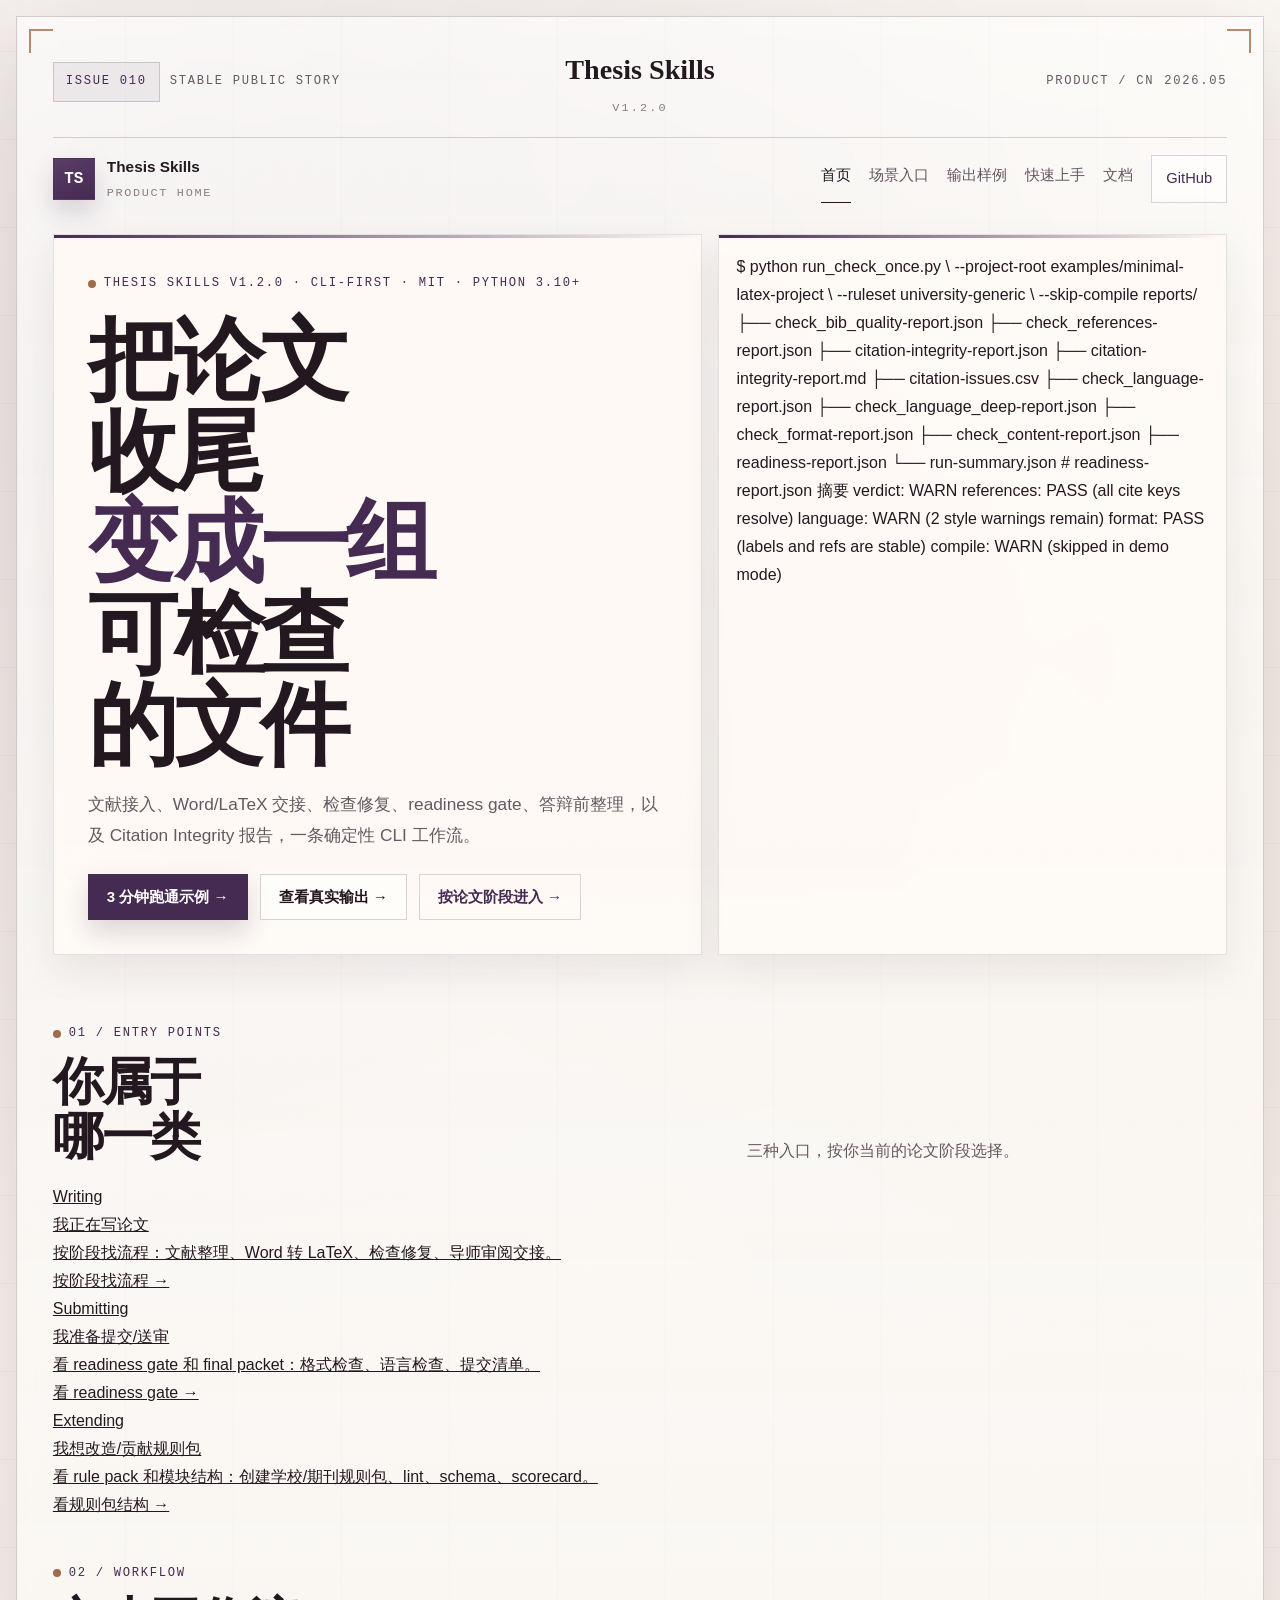
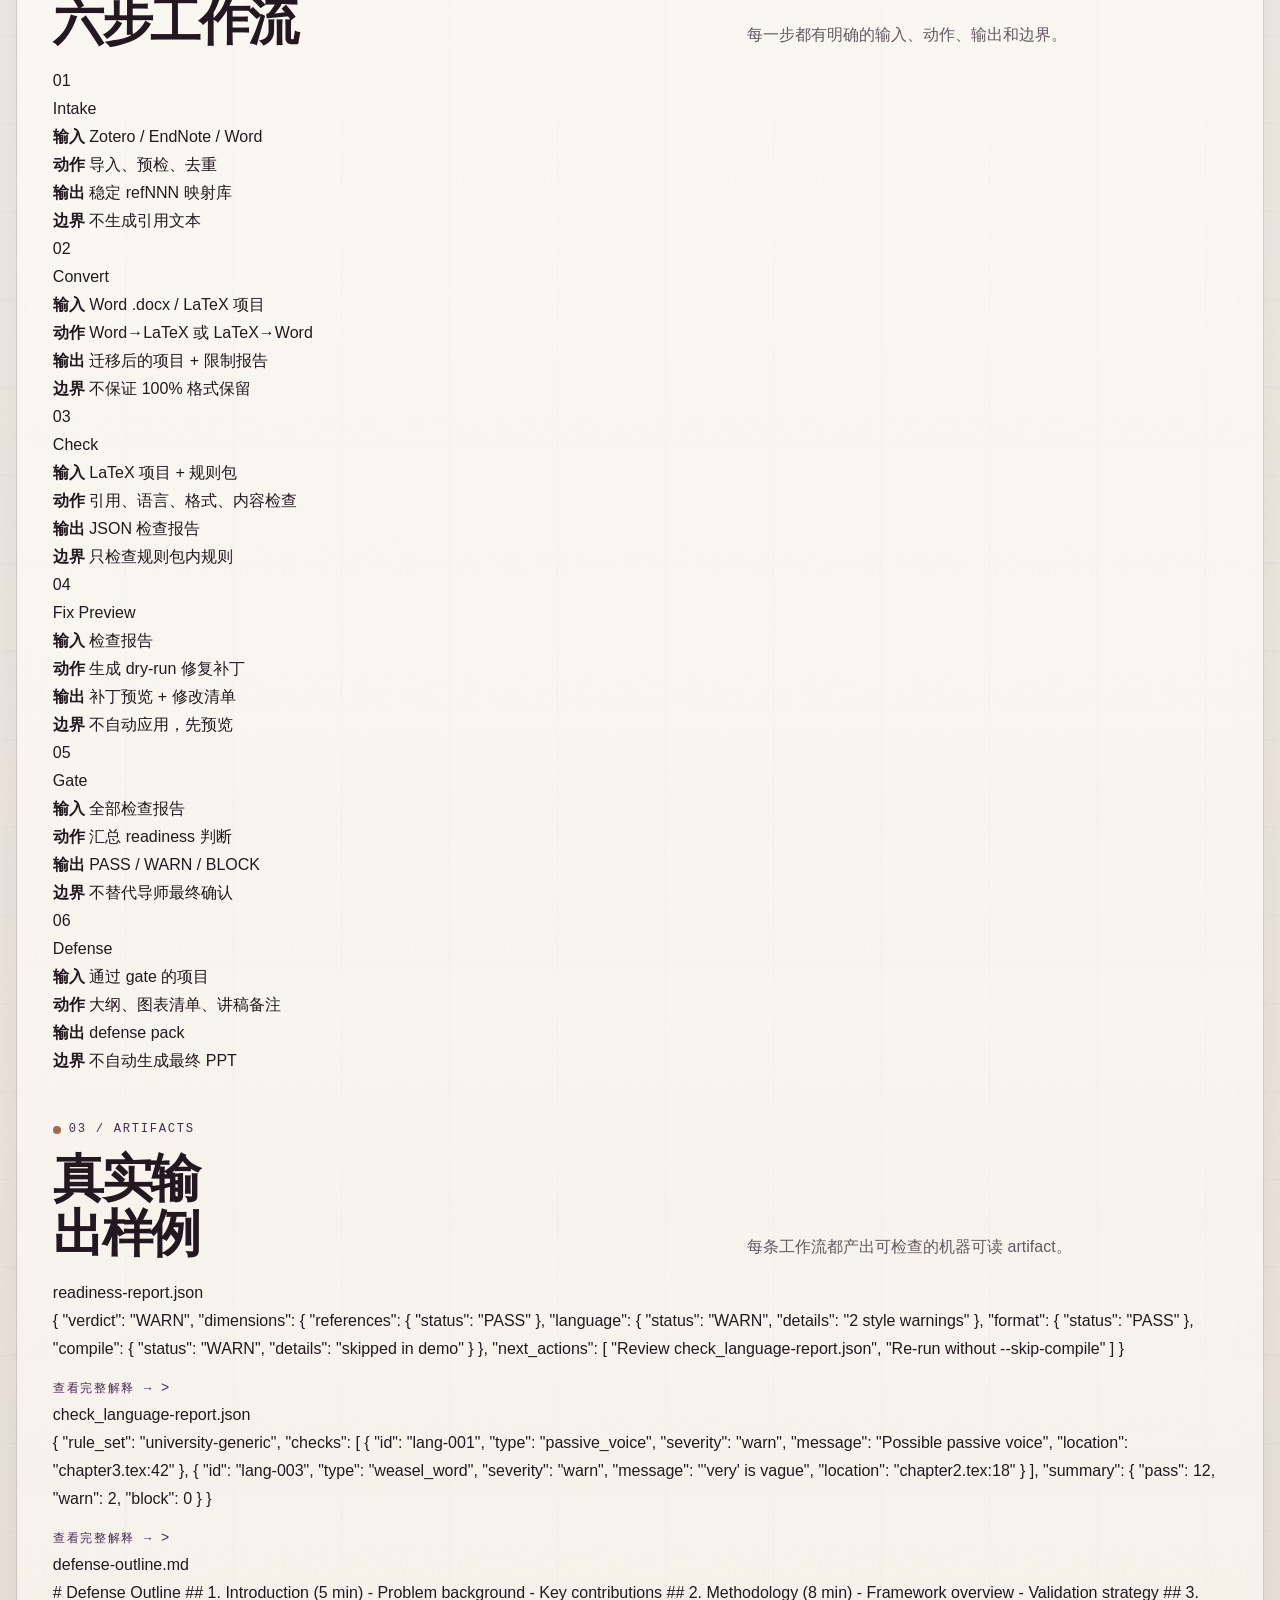
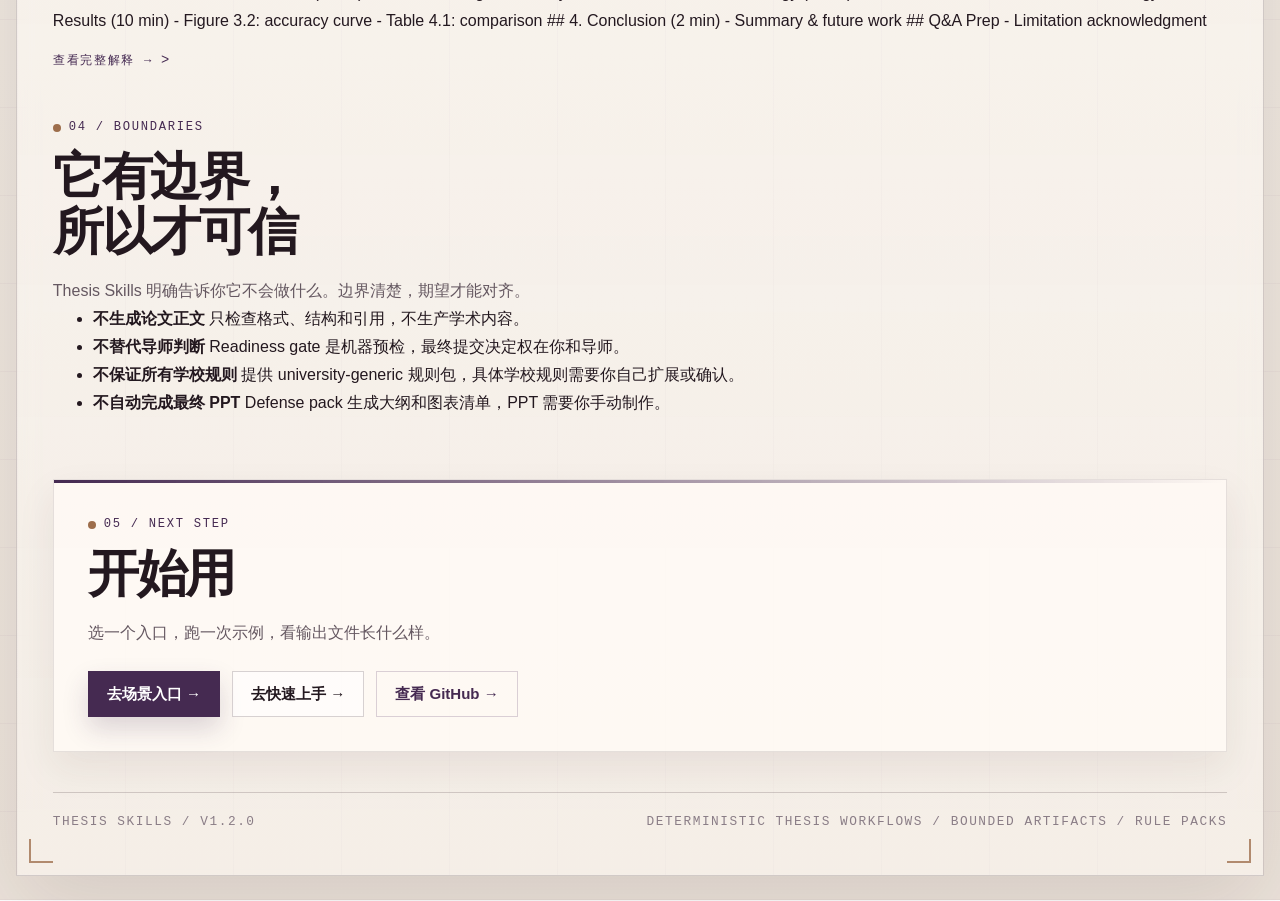
==== site/index.html @ 6bb41e1b "docs: align public version line to v1.2.0" ====
<!DOCTYPE html>
<html lang="zh-CN">
<head>
    <meta charset="UTF-8">
    <meta name="viewport" content="width=device-width, initial-scale=1.0">
    <title>Thesis Skills v1.2.0 | 把论文收尾变成一组可检查的文件</title>
    <meta name="description" content="Thesis Skills v1.2.0 是一条确定性 CLI 工作流：文献接入、Word/LaTeX 交接、检查修复、readiness gate、答辩前整理，以及 Citation Integrity 报告。每条能力都对应真实入口和可检查 artifact。">
    <link rel="stylesheet" href="editorial-theme.css">
</head>
<body>
    <div class="page">
        <div class="page-frame">
            <span class="frame-corner tl"></span>
            <span class="frame-corner tr"></span>
            <span class="frame-corner bl"></span>
            <span class="frame-corner br"></span>

            <header class="issue-bar">
                <div class="issue-block">
                    <span class="issue-chip">Issue 010</span>
                    <span>stable public story</span>
                </div>
                <div class="issue-title">
                    <span class="issue-kicker">Thesis Skills</span>
                    <span class="issue-note">v1.2.0</span>
                </div>
                <div class="issue-meta">
                    <span>product / cn</span>
                    <span>2026.05</span>
                </div>
            </header>

            <nav class="site-nav" aria-label="主导航">
                <a class="brand-link" href="index.html">
                    <span class="brand-mark">TS</span>
                    <span class="brand-copy">
                        <strong>Thesis Skills</strong>
                        <span>product home</span>
                    </span>
                </a>
                <div class="nav-links">
                    <a href="index.html" aria-current="page">首页</a>
                    <a href="scenario-entry.html">场景入口</a>
                    <a href="artifact-gallery.html">输出样例</a>
                    <a href="quickstart.html">快速上手</a>
                    <a href="docs-home.html">文档</a>
                    <a href="https://github.com/quzhiii/thesis-skills" class="nav-cta" target="_blank" rel="noopener">GitHub</a>
                </div>
            </nav>

            <main class="editorial-main">
                <!-- 第一屏：Hero -->
                <section class="hero">
                    <div class="hero-grid">
                        <div class="hero-main">
                            <div class="hero-tag">Thesis Skills v1.2.0 · CLI-first · MIT · Python 3.10+</div>
                            <h1 class="hero-title">
                                <span class="title-line">把论文收尾</span>
                                <span class="title-line title-strong">变成一组</span>
                                <span class="title-line">可检查的文件</span>
                            </h1>
                            <p class="hero-subtitle">文献接入、Word/LaTeX 交接、检查修复、readiness gate、答辩前整理，以及 Citation Integrity 报告，一条确定性 CLI 工作流。</p>
                            <div class="hero-actions">
                                <a class="btn btn-primary" href="quickstart.html">3 分钟跑通示例 →</a>
                                <a class="btn btn-secondary" href="artifact-gallery.html">查看真实输出 →</a>
                                <a class="btn btn-ghost" href="scenario-entry.html">按论文阶段进入 →</a>
                            </div>
                        </div>
                        <div class="hero-side">
                            <div class="terminal-block"><span class="terminal-prompt">$</span> python run_check_once.py \
    --project-root examples/minimal-latex-project \
    --ruleset university-generic \
    --skip-compile

<span class="terminal-output">reports/
├── check_bib_quality-report.json
├── check_references-report.json
├── citation-integrity-report.json
├── citation-integrity-report.md
├── citation-issues.csv
├── check_language-report.json
├── check_language_deep-report.json
├── check_format-report.json
├── check_content-report.json
├── readiness-report.json
└── run-summary.json</span>

<span class="terminal-comment"># readiness-report.json 摘要</span>
<span class="terminal-output">verdict: WARN
references: PASS   (all cite keys resolve)
language:   WARN   (2 style warnings remain)
format:     PASS   (labels and refs are stable)
compile:    WARN   (skipped in demo mode)</span></div>
                        </div>
                    </div>
                </section>

                <!-- 第二屏：三类用户入口 -->
                <section class="section">
                    <div class="section-head">
                        <div class="section-heading">
                            <div class="section-code">01 / entry points</div>
                            <h2 class="section-title">你属于哪一类</h2>
                        </div>
                        <p class="section-intro">三种入口，按你当前的论文阶段选择。</p>
                    </div>
                    <div class="user-type-grid">
                        <a href="scenario-entry.html" class="user-type-card">
                            <div class="user-type-icon">Writing</div>
                            <div class="user-type-title">我正在写论文</div>
                            <div class="user-type-desc">按阶段找流程：文献整理、Word 转 LaTeX、检查修复、导师审阅交接。</div>
                            <div class="user-type-action">按阶段找流程 →</div>
                        </a>
                        <a href="submission-prep.html" class="user-type-card">
                            <div class="user-type-icon">Submitting</div>
                            <div class="user-type-title">我准备提交/送审</div>
                            <div class="user-type-desc">看 readiness gate 和 final packet：格式检查、语言检查、提交清单。</div>
                            <div class="user-type-action">看 readiness gate →</div>
                        </a>
                        <a href="rule-packs.html" class="user-type-card">
                            <div class="user-type-icon">Extending</div>
                            <div class="user-type-title">我想改造/贡献规则包</div>
                            <div class="user-type-desc">看 rule pack 和模块结构：创建学校/期刊规则包、lint、schema、scorecard。</div>
                            <div class="user-type-action">看规则包结构 →</div>
                        </a>
                    </div>
                </section>

                <!-- 第三屏：核心workflow流程 -->
                <section class="section">
                    <div class="section-head">
                        <div class="section-heading">
                            <div class="section-code">02 / workflow</div>
                            <h2 class="section-title">六步工作流</h2>
                        </div>
                        <p class="section-intro">每一步都有明确的输入、动作、输出和边界。</p>
                    </div>
                    <div class="workflow-chain">
                        <div class="workflow-step">
                            <div class="workflow-step-num">01</div>
                            <div class="workflow-step-name">Intake</div>
                            <div class="workflow-step-io">
                                <div><strong>输入</strong> Zotero / EndNote / Word</div>
                                <div><strong>动作</strong> 导入、预检、去重</div>
                                <div><strong>输出</strong> 稳定 refNNN 映射库</div>
                                <div><strong>边界</strong> 不生成引用文本</div>
                            </div>
                        </div>
                        <div class="workflow-step">
                            <div class="workflow-step-num">02</div>
                            <div class="workflow-step-name">Convert</div>
                            <div class="workflow-step-io">
                                <div><strong>输入</strong> Word .docx / LaTeX 项目</div>
                                <div><strong>动作</strong> Word→LaTeX 或 LaTeX→Word</div>
                                <div><strong>输出</strong> 迁移后的项目 + 限制报告</div>
                                <div><strong>边界</strong> 不保证 100% 格式保留</div>
                            </div>
                        </div>
                        <div class="workflow-step">
                            <div class="workflow-step-num">03</div>
                            <div class="workflow-step-name">Check</div>
                            <div class="workflow-step-io">
                                <div><strong>输入</strong> LaTeX 项目 + 规则包</div>
                                <div><strong>动作</strong> 引用、语言、格式、内容检查</div>
                                <div><strong>输出</strong> JSON 检查报告</div>
                                <div><strong>边界</strong> 只检查规则包内规则</div>
                            </div>
                        </div>
                        <div class="workflow-step">
                            <div class="workflow-step-num">04</div>
                            <div class="workflow-step-name">Fix Preview</div>
                            <div class="workflow-step-io">
                                <div><strong>输入</strong> 检查报告</div>
                                <div><strong>动作</strong> 生成 dry-run 修复补丁</div>
                                <div><strong>输出</strong> 补丁预览 + 修改清单</div>
                                <div><strong>边界</strong> 不自动应用，先预览</div>
                            </div>
                        </div>
                        <div class="workflow-step">
                            <div class="workflow-step-num">05</div>
                            <div class="workflow-step-name">Gate</div>
                            <div class="workflow-step-io">
                                <div><strong>输入</strong> 全部检查报告</div>
                                <div><strong>动作</strong> 汇总 readiness 判断</div>
                                <div><strong>输出</strong> PASS / WARN / BLOCK</div>
                                <div><strong>边界</strong> 不替代导师最终确认</div>
                            </div>
                        </div>
                        <div class="workflow-step">
                            <div class="workflow-step-num">06</div>
                            <div class="workflow-step-name">Defense</div>
                            <div class="workflow-step-io">
                                <div><strong>输入</strong> 通过 gate 的项目</div>
                                <div><strong>动作</strong> 大纲、图表清单、讲稿备注</div>
                                <div><strong>输出</strong> defense pack</div>
                                <div><strong>边界</strong> 不自动生成最终 PPT</div>
                            </div>
                        </div>
                    </div>
                </section>

                <!-- 第四屏：真实artifact预览 -->
                <section class="section">
                    <div class="section-head">
                        <div class="section-heading">
                            <div class="section-code">03 / artifacts</div>
                            <h2 class="section-title">真实输出样例</h2>
                        </div>
                        <p class="section-intro">每条工作流都产出可检查的机器可读 artifact。</p>
                    </div>
                    <div class="artifact-preview-grid">
                        <div class="artifact-preview-card">
                            <div class="artifact-preview-label">readiness-report.json</div>
                            <div class="artifact-preview-sample">{
  "verdict": "WARN",
  "dimensions": {
    "references": { "status": "PASS" },
    "language":   { "status": "WARN",
      "details": "2 style warnings" },
    "format":     { "status": "PASS" },
    "compile":    { "status": "WARN",
      "details": "skipped in demo" }
  },
  "next_actions": [
    "Review check_language-report.json",
    "Re-run without --skip-compile"
  ]
}</div>
                            <a href="artifact-gallery.html" class="card-link" style="margin-top: 14px; display: inline-flex;">查看完整解释 →</a>
                        </div>
                        <div class="artifact-preview-card">
                            <div class="artifact-preview-label">check_language-report.json</div>
                            <div class="artifact-preview-sample">{
  "rule_set": "university-generic",
  "checks": [
    {
      "id": "lang-001",
      "type": "passive_voice",
      "severity": "warn",
      "message": "Possible passive voice",
      "location": "chapter3.tex:42"
    },
    {
      "id": "lang-003",
      "type": "weasel_word",
      "severity": "warn",
      "message": "'very' is vague",
      "location": "chapter2.tex:18"
    }
  ],
  "summary": { "pass": 12, "warn": 2, "block": 0 }
}</div>
                            <a href="artifact-gallery.html" class="card-link" style="margin-top: 14px; display: inline-flex;">查看完整解释 →</a>
                        </div>
                        <div class="artifact-preview-card">
                            <div class="artifact-preview-label">defense-outline.md</div>
                            <div class="artifact-preview-sample"># Defense Outline

## 1. Introduction (5 min)
- Problem background
- Key contributions

## 2. Methodology (8 min)
- Framework overview
- Validation strategy

## 3. Results (10 min)
- Figure 3.2: accuracy curve
- Table 4.1: comparison

## 4. Conclusion (2 min)
- Summary & future work

## Q&A Prep
- Limitation acknowledgment</div>
                            <a href="artifact-gallery.html" class="card-link" style="margin-top: 14px; display: inline-flex;">查看完整解释 →</a>
                        </div>
                    </div>
                </section>

                <!-- 第五屏：Boundary block -->
                <section class="section">
                    <div class="section-head">
                        <div class="section-heading">
                            <div class="section-code">04 / boundaries</div>
                            <h2 class="section-title">它有边界，所以才可信</h2>
                        </div>
                    </div>
                    <div class="boundary-block">
                        <p class="section-intro">Thesis Skills 明确告诉你它不会做什么。边界清楚，期望才能对齐。</p>
                        <ul class="boundary-list">
                            <li class="boundary-item">
                                <div class="boundary-content">
                                    <strong>不生成论文正文</strong>
                                    <span>只检查格式、结构和引用，不生产学术内容。</span>
                                </div>
                            </li>
                            <li class="boundary-item">
                                <div class="boundary-content">
                                    <strong>不替代导师判断</strong>
                                    <span>Readiness gate 是机器预检，最终提交决定权在你和导师。</span>
                                </div>
                            </li>
                            <li class="boundary-item">
                                <div class="boundary-content">
                                    <strong>不保证所有学校规则</strong>
                                    <span>提供 university-generic 规则包，具体学校规则需要你自己扩展或确认。</span>
                                </div>
                            </li>
                            <li class="boundary-item">
                                <div class="boundary-content">
                                    <strong>不自动完成最终 PPT</strong>
                                    <span>Defense pack 生成大纲和图表清单，PPT 需要你手动制作。</span>
                                </div>
                            </li>
                        </ul>
                    </div>
                </section>

                <!-- 第六屏：Closing CTA -->
                <section class="section">
                    <div class="cta-panel">
                        <div class="section-heading" style="margin-bottom: 18px;">
                            <div class="section-code">05 / next step</div>
                            <h2 class="section-title" style="max-width: none;">开始用</h2>
                        </div>
                        <p class="section-intro" style="margin-bottom: 20px;">选一个入口，跑一次示例，看输出文件长什么样。</p>
                        <div class="cta-actions">
                            <a class="btn btn-primary" href="scenario-entry.html">去场景入口 →</a>
                            <a class="btn btn-secondary" href="quickstart.html">去快速上手 →</a>
                            <a class="btn btn-ghost" href="https://github.com/quzhiii/thesis-skills" target="_blank" rel="noopener">查看 GitHub →</a>
                        </div>
                    </div>
                </section>
            </main>

            <footer class="page-footer">
                <span>Thesis Skills / v1.2.0</span>
                <span>deterministic thesis workflows / bounded artifacts / rule packs</span>
            </footer>
        </div>
    </div>
</body>
</html>
---- site/editorial-theme.css ----
:root {
  --paper: #f4eee7;
  --paper-deep: #ece3da;
  --surface: rgba(255, 251, 246, 0.82);
  --surface-soft: rgba(255, 251, 246, 0.64);
  --surface-strong: rgba(255, 251, 246, 0.94);
  --ink: #23181f;
  --muted: #655861;
  --soft: #8a7d86;
  --brand: #5b3d68;
  --brand-strong: #452a51;
  --brand-line: rgba(91, 61, 104, 0.22);
  --brand-wash: rgba(91, 61, 104, 0.08);
  --accent: #9d6d4b;
  --accent-deep: #81563b;
  --line: rgba(55, 37, 48, 0.12);
  --line-strong: rgba(55, 37, 48, 0.2);
  --shadow-lg: 0 30px 80px rgba(49, 33, 40, 0.12);
  --shadow-md: 0 16px 36px rgba(49, 33, 40, 0.08);
  --page-width: 1320px;
  --font-display: "Noto Serif SC", "Songti SC", "STSong", "SimSun", Georgia, serif;
  --font-sans: "PingFang SC", "Hiragino Sans GB", "Microsoft YaHei", "Segoe UI", sans-serif;
  --font-mono: "IBM Plex Mono", "Cascadia Mono", Consolas, monospace;
}

* {
  box-sizing: border-box;
}

html {
  scroll-behavior: smooth;
}

body {
  margin: 0;
  min-height: 100vh;
  color: var(--ink);
  font-family: var(--font-sans);
  line-height: 1.75;
  background:
    radial-gradient(circle at 14% 10%, rgba(91, 61, 104, 0.1), transparent 24%),
    radial-gradient(circle at 86% 16%, rgba(157, 109, 75, 0.08), transparent 20%),
    repeating-linear-gradient(
      0deg,
      rgba(91, 61, 104, 0.04) 0,
      rgba(91, 61, 104, 0.04) 1px,
      transparent 1px,
      transparent 88px
    ),
    linear-gradient(180deg, #faf6f0 0%, var(--paper) 44%, var(--paper-deep) 100%);
  -webkit-font-smoothing: antialiased;
}

body::before {
  content: "";
  position: fixed;
  inset: 0;
  pointer-events: none;
  background:
    linear-gradient(90deg, transparent 0, rgba(91, 61, 104, 0.025) 50%, transparent 100%),
    linear-gradient(180deg, rgba(255, 255, 255, 0.18), transparent 18%);
}

a {
  color: inherit;
}

.skip-link {
  position: absolute;
  left: 16px;
  top: -56px;
  z-index: 20;
  padding: 10px 14px;
  border: 1px solid var(--brand-line);
  background: var(--surface-strong);
  color: var(--brand-strong);
  text-decoration: none;
  font-family: var(--font-mono);
  font-size: 0.78rem;
  letter-spacing: 0.08em;
  text-transform: uppercase;
  box-shadow: var(--shadow-md);
}

.skip-link:focus-visible {
  top: 16px;
}

h1,
h2,
h3,
h4,
p,
ul,
ol,
dl,
dd {
  margin: 0;
}

h1,
h2,
h3,
h4 {
  font-family: var(--font-display);
  font-weight: 700;
  letter-spacing: -0.045em;
  line-height: 1.08;
  text-wrap: balance;
}

code,
pre,
.mono {
  font-family: var(--font-mono);
}

.page {
  width: min(calc(100% - 32px), var(--page-width));
  margin: 16px auto 24px;
}

.page-frame {
  position: relative;
  overflow: hidden;
  padding: 28px clamp(18px, 2.8vw, 36px) 42px;
  border: 1px solid var(--line-strong);
  background: linear-gradient(180deg, rgba(255, 255, 255, 0.58), rgba(255, 251, 246, 0.46));
  box-shadow: var(--shadow-lg);
  backdrop-filter: blur(10px);
}

.page-frame::before {
  content: "";
  position: absolute;
  inset: 0;
  pointer-events: none;
  background:
    repeating-linear-gradient(
      90deg,
      rgba(91, 61, 104, 0.025) 0,
      rgba(91, 61, 104, 0.025) 1px,
      transparent 1px,
      transparent 108px
    );
}

.frame-corner {
  position: absolute;
  width: 24px;
  height: 24px;
  border-style: solid;
  border-color: var(--accent);
  opacity: 0.78;
}

.frame-corner.tl {
  top: 12px;
  left: 12px;
  border-width: 2px 0 0 2px;
}

.frame-corner.tr {
  top: 12px;
  right: 12px;
  border-width: 2px 2px 0 0;
}

.frame-corner.bl {
  bottom: 12px;
  left: 12px;
  border-width: 0 0 2px 2px;
}

.frame-corner.br {
  bottom: 12px;
  right: 12px;
  border-width: 0 2px 2px 0;
}

.issue-bar {
  display: grid;
  grid-template-columns: 1fr auto 1fr;
  align-items: center;
  gap: 18px;
  padding-bottom: 18px;
  border-bottom: 1px solid var(--line-strong);
}

.issue-block,
.issue-meta {
  display: flex;
  align-items: center;
  gap: 10px;
  flex-wrap: wrap;
  font-family: var(--font-mono);
  font-size: 0.76rem;
  letter-spacing: 0.14em;
  text-transform: uppercase;
  color: var(--muted);
}

.issue-meta {
  justify-content: flex-end;
}

.issue-chip {
  display: inline-flex;
  align-items: center;
  padding: 8px 12px;
  border: 1px solid var(--brand-line);
  background: var(--brand-wash);
  color: var(--brand-strong);
}

.issue-title {
  display: flex;
  flex-direction: column;
  align-items: center;
  gap: 4px;
  text-align: center;
}

.issue-kicker {
  font-family: var(--font-display);
  font-size: clamp(1.35rem, 2.2vw, 1.8rem);
  font-weight: 700;
}

.issue-note {
  font-family: var(--font-mono);
  font-size: 0.74rem;
  letter-spacing: 0.18em;
  text-transform: uppercase;
  color: var(--soft);
}

.site-nav {
  display: flex;
  align-items: center;
  justify-content: space-between;
  gap: 20px;
  padding-top: 16px;
}

.brand-link {
  display: flex;
  align-items: center;
  gap: 12px;
  text-decoration: none;
}

.brand-mark {
  width: 42px;
  height: 42px;
  display: grid;
  place-items: center;
  border: 1px solid var(--brand-line);
  background: linear-gradient(160deg, var(--brand), var(--brand-strong));
  color: #fff;
  font-family: var(--font-mono);
  font-weight: 700;
  box-shadow: 0 12px 26px rgba(69, 42, 81, 0.18);
}

.brand-copy {
  display: flex;
  flex-direction: column;
  gap: 2px;
}

.brand-copy strong {
  font-size: 0.96rem;
  font-weight: 700;
}

.brand-copy span {
  font-family: var(--font-mono);
  font-size: 0.74rem;
  letter-spacing: 0.14em;
  text-transform: uppercase;
  color: var(--soft);
}

.nav-links {
  display: flex;
  flex-wrap: wrap;
  justify-content: flex-end;
  gap: 10px 18px;
}

.nav-links a {
  padding: 8px 0;
  text-decoration: none;
  font-size: 0.92rem;
  color: var(--muted);
  border-bottom: 1px solid transparent;
}

.nav-links a:hover {
  color: var(--brand-strong);
  border-color: var(--brand-line);
}

a:focus-visible,
.btn:focus-visible,
.card-link:focus-visible,
.brand-link:focus-visible {
  outline: 3px solid rgba(91, 61, 104, 0.45);
  outline-offset: 3px;
}

.nav-links a[aria-current="page"] {
  color: var(--ink);
  border-color: var(--ink);
}

.nav-links .nav-cta {
  padding: 10px 14px;
  border: 1px solid var(--brand-line);
  background: rgba(255, 255, 255, 0.56);
  color: var(--brand-strong);
}

.editorial-main {
  padding-top: 24px;
}

.hero {
  padding: 6px 0 34px;
}

.hero-grid,
.spotlight-grid {
  display: grid;
  grid-template-columns: minmax(0, 1.12fr) minmax(310px, 0.88fr);
  gap: 16px;
}

.hero-main,
.hero-side,
.editorial-card,
.spotlight-panel,
.module-card,
.cta-panel {
  position: relative;
  border: 1px solid var(--line);
  background: var(--surface);
  box-shadow: var(--shadow-md);
}

.hero-main,
.spotlight-panel,
.cta-panel {
  padding: clamp(22px, 3vw, 34px);
}

.hero-side {
  display: grid;
  gap: 14px;
  padding: 18px;
  align-content: start;
}

.hero-main::before,
.hero-side::before,
.editorial-card::before,
.spotlight-panel::before,
.module-card::before,
.cta-panel::before {
  content: "";
  position: absolute;
  inset: 0 auto auto 0;
  width: 100%;
  height: 3px;
  background: linear-gradient(90deg, var(--brand-strong), rgba(91, 61, 104, 0));
}

.hero-tag,
.section-code,
.panel-label,
.card-index,
.module-key,
.detail-label,
.meta-chip {
  display: inline-flex;
  align-items: center;
  gap: 8px;
  font-family: var(--font-mono);
  font-size: 0.76rem;
  letter-spacing: 0.14em;
  text-transform: uppercase;
  color: var(--brand-strong);
}

.hero-tag::before,
.section-code::before,
.panel-label::before,
.module-key::before,
.detail-label::before {
  content: "";
  width: 8px;
  height: 8px;
  border-radius: 50%;
  background: var(--accent);
}

.hero-title {
  margin-top: 18px;
  max-width: 8.6ch;
  font-size: clamp(3.1rem, 7vw, 6.2rem);
  font-weight: 700;
  line-height: 1.02;
}

.title-line {
  display: block;
}

.title-strong,
.title-key {
  color: var(--brand-strong);
}

.hero-subtitle,
.section-intro,
.card-text,
.spotlight-text,
.module-desc,
.note-box,
.link-text,
.footer-note {
  color: var(--muted);
}

.hero-subtitle {
  margin-top: 18px;
  max-width: 40rem;
  font-size: clamp(1rem, 1.5vw, 1.08rem);
}

.hero-actions,
.cta-actions,
.link-actions {
  display: flex;
  flex-wrap: wrap;
  gap: 12px;
  margin-top: 24px;
}

.btn {
  display: inline-flex;
  align-items: center;
  justify-content: center;
  min-height: 46px;
  padding: 0 18px;
  text-decoration: none;
  font-size: 0.94rem;
  font-weight: 600;
  border: 1px solid transparent;
  transition: transform 0.18s ease, box-shadow 0.18s ease, background 0.18s ease;
}

.btn:hover {
  transform: translateY(-1px);
}

.btn-primary {
  background: var(--brand-strong);
  color: #fff;
  box-shadow: 0 12px 26px rgba(69, 42, 81, 0.18);
}

.btn-secondary {
  background: rgba(255, 255, 255, 0.58);
  color: var(--ink);
  border-color: var(--line-strong);
}

.btn-ghost {
  background: transparent;
  color: var(--brand-strong);
  border-color: var(--brand-line);
}

.metric-row {
  display: grid;
  grid-template-columns: repeat(3, minmax(0, 1fr));
  gap: 12px;
  margin-top: 28px;
}

.metric-card {
  padding: 14px 14px 12px;
  border: 1px solid var(--line);
  background: rgba(255, 255, 255, 0.52);
}

.metric-value {
  display: block;
  font-family: var(--font-display);
  font-size: 1.5rem;
  font-weight: 700;
  line-height: 1.04;
}

.metric-label {
  display: block;
  margin-top: 4px;
  font-size: 0.82rem;
  color: var(--soft);
}

.aside-panel {
  padding: 16px 16px 14px;
  border: 1px solid var(--line);
  background: rgba(255, 255, 255, 0.46);
}

.aside-label,
.note-box strong,
.card-link,
.summary-title {
  font-family: var(--font-mono);
  font-size: 0.76rem;
  letter-spacing: 0.14em;
  text-transform: uppercase;
  color: var(--brand-strong);
}

.editorial-list {
  list-style: none;
  display: grid;
  gap: 10px;
  margin-top: 12px;
  padding: 0;
}

.editorial-list li {
  display: grid;
  grid-template-columns: 12px 1fr;
  gap: 10px;
  font-size: 0.94rem;
  color: var(--muted);
}

.editorial-list li::before {
  content: "";
  width: 8px;
  height: 8px;
  margin-top: 0.62em;
  border-radius: 50%;
  background: var(--brand);
}

.section {
  padding: 34px 0 10px;
}

.section[id] {
  scroll-margin-top: 24px;
}

.section-head {
  display: grid;
  grid-template-columns: minmax(0, 1fr) minmax(260px, 30rem);
  gap: 18px;
  align-items: end;
  margin-bottom: 18px;
}

.section-heading {
  display: grid;
  gap: 10px;
}

.section-title {
  max-width: 11ch;
  font-size: clamp(2rem, 4vw, 3.4rem);
}

.section-intro {
  max-width: 58ch;
  font-size: 1rem;
}

.card-grid,
.module-summary,
.module-list {
  display: grid;
  gap: 14px;
}

.grid-2 {
  grid-template-columns: repeat(2, minmax(0, 1fr));
}

.grid-3 {
  grid-template-columns: repeat(3, minmax(0, 1fr));
}

.grid-4 {
  grid-template-columns: repeat(4, minmax(0, 1fr));
}

.grid-5,
.module-summary {
  grid-template-columns: repeat(5, minmax(0, 1fr));
}

.editorial-card {
  display: flex;
  flex-direction: column;
  gap: 12px;
  min-height: 100%;
  padding: 18px 18px 20px;
  background: var(--surface-soft);
}

.card-index {
  color: var(--accent-deep);
}

.card-title {
  font-size: 1.34rem;
}

.card-text,
.link-text,
.summary-copy {
  font-size: 0.95rem;
}

.spotlight-title {
  margin-top: 12px;
  max-width: 12ch;
  font-size: clamp(1.7rem, 2.2vw, 2.35rem);
}

.spotlight-text {
  margin-top: 10px;
  max-width: 48ch;
}

.chain-list {
  list-style: none;
  display: grid;
  gap: 8px;
  margin-top: 20px;
  padding: 0;
}

.chain-list li {
  display: grid;
  grid-template-columns: 26px 1fr;
  gap: 12px;
  padding-top: 10px;
  border-top: 1px solid var(--line);
}

.chain-list li:first-child {
  padding-top: 0;
  border-top: 0;
}

.chain-step {
  font-family: var(--font-mono);
  font-size: 0.76rem;
  letter-spacing: 0.12em;
  color: var(--soft);
}

.chain-body strong {
  display: block;
  font-size: 1rem;
}

.chain-body span {
  display: block;
  margin-top: 4px;
  color: var(--muted);
  font-size: 0.92rem;
}

.tag-strip {
  display: flex;
  flex-wrap: wrap;
  gap: 8px;
  margin-top: 18px;
}

.meta-chip,
.tag {
  display: inline-flex;
  align-items: center;
  padding: 6px 10px;
  border: 1px solid var(--line);
  background: rgba(255, 255, 255, 0.56);
  font-family: var(--font-mono);
  font-size: 0.75rem;
  color: var(--brand-strong);
}

.summary-card {
  padding: 14px 14px 12px;
  border: 1px solid var(--line);
  background: rgba(255, 255, 255, 0.48);
}

.summary-title {
  display: block;
  margin-bottom: 8px;
}

.summary-copy {
  color: var(--muted);
}

.module-card {
  padding: 20px 20px 18px;
}

.module-layout {
  display: grid;
  grid-template-columns: 220px 1fr;
  gap: 18px;
}

.module-meta {
  display: grid;
  align-content: start;
  gap: 10px;
  padding-right: 18px;
  border-right: 1px solid var(--line);
}

.module-title {
  font-size: 1.56rem;
}

.module-short {
  color: var(--muted);
  font-size: 0.94rem;
}

.module-copy {
  display: grid;
  gap: 12px;
}

.note-grid {
  display: grid;
  grid-template-columns: repeat(2, minmax(0, 1fr));
  gap: 12px;
}

.note-box {
  padding: 12px 14px;
  border: 1px solid var(--line);
  background: rgba(255, 255, 255, 0.52);
  font-size: 0.92rem;
}

.note-box strong {
  display: block;
  margin-bottom: 6px;
}

.link-card {
  min-height: 100%;
}

.card-link {
  display: inline-flex;
  align-items: center;
  gap: 8px;
  margin-top: auto;
  text-decoration: none;
}

.card-link::after {
  content: ">";
  font-size: 0.86rem;
}

.cta-panel {
  margin-top: 18px;
}

.page-footer {
  display: flex;
  justify-content: space-between;
  gap: 18px;
  flex-wrap: wrap;
  margin-top: 30px;
  padding-top: 18px;
  border-top: 1px solid var(--line-strong);
  color: var(--soft);
  font-family: var(--font-mono);
  font-size: 0.8rem;
  letter-spacing: 0.12em;
  text-transform: uppercase;
}

@media (max-width: 1180px) {
  .grid-5,
  .module-summary {
    grid-template-columns: repeat(3, minmax(0, 1fr));
  }

  .grid-4 {
    grid-template-columns: repeat(2, minmax(0, 1fr));
  }

  .module-layout {
    grid-template-columns: 1fr;
  }

  .module-meta {
    padding-right: 0;
    padding-bottom: 14px;
    border-right: 0;
    border-bottom: 1px solid var(--line);
  }
}

@media (max-width: 980px) {
  .issue-bar {
    grid-template-columns: 1fr;
  }

  .issue-title,
  .issue-meta {
    align-items: flex-start;
    justify-content: flex-start;
    text-align: left;
  }

  .site-nav,
  .hero-grid,
  .spotlight-grid,
  .section-head {
    grid-template-columns: 1fr;
  }

  .site-nav {
    display: grid;
  }

  .nav-links {
    justify-content: flex-start;
  }

  .grid-3 {
    grid-template-columns: repeat(2, minmax(0, 1fr));
  }
}

@media (max-width: 720px) {
  html {
    scroll-behavior: auto;
  }

  .page {
    width: min(calc(100% - 18px), var(--page-width));
    margin: 10px auto 18px;
  }

  .page-frame {
    padding: 18px 16px 28px;
  }

  .hero-title {
    max-width: none;
    font-size: clamp(2.7rem, 14vw, 4.2rem);
  }

  .section-title {
    max-width: none;
  }

  .metric-row,
  .grid-2,
  .grid-3,
  .grid-4,
  .grid-5,
  .module-summary,
  .note-grid {
    grid-template-columns: 1fr;
  }

  .hero-actions,
  .cta-actions,
  .link-actions {
    flex-direction: column;
    align-items: stretch;
  }

  .btn {
    width: 100%;
  }

  .nav-links {
    gap: 8px 14px;
  }
}
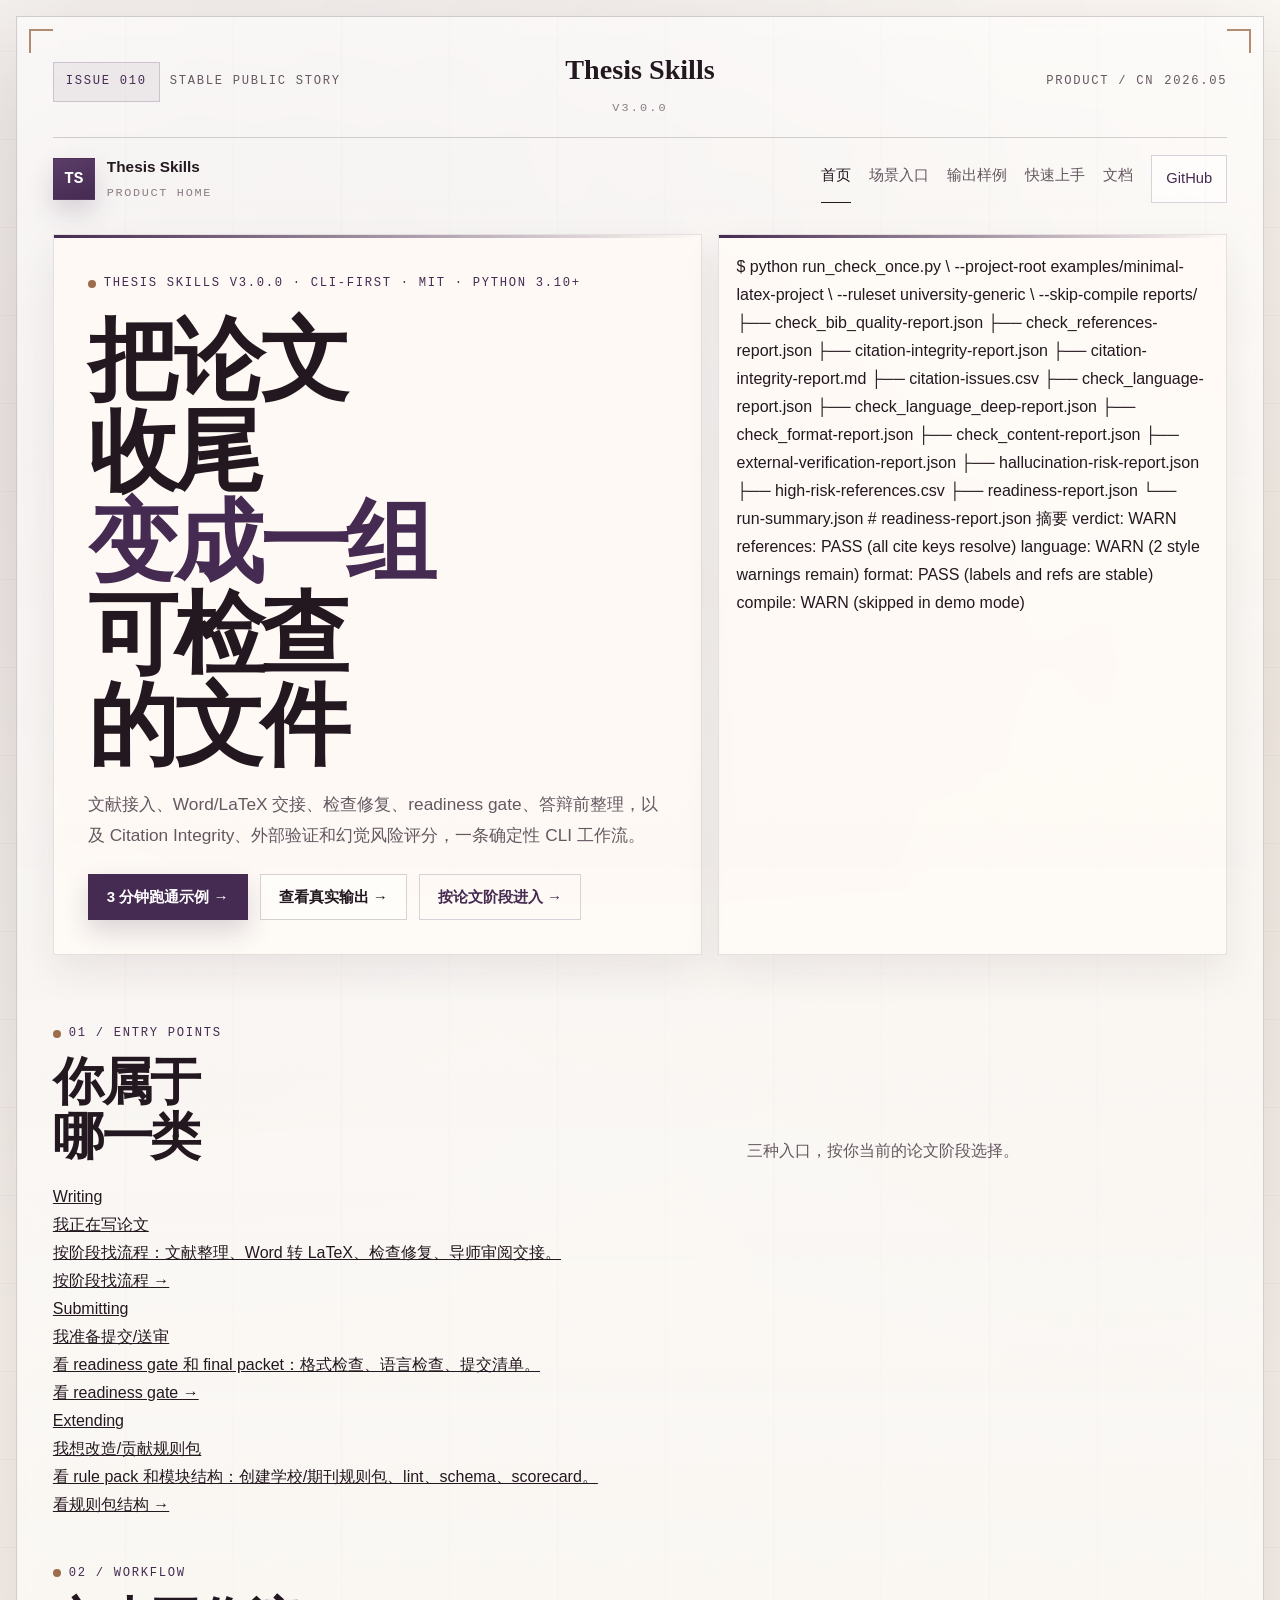
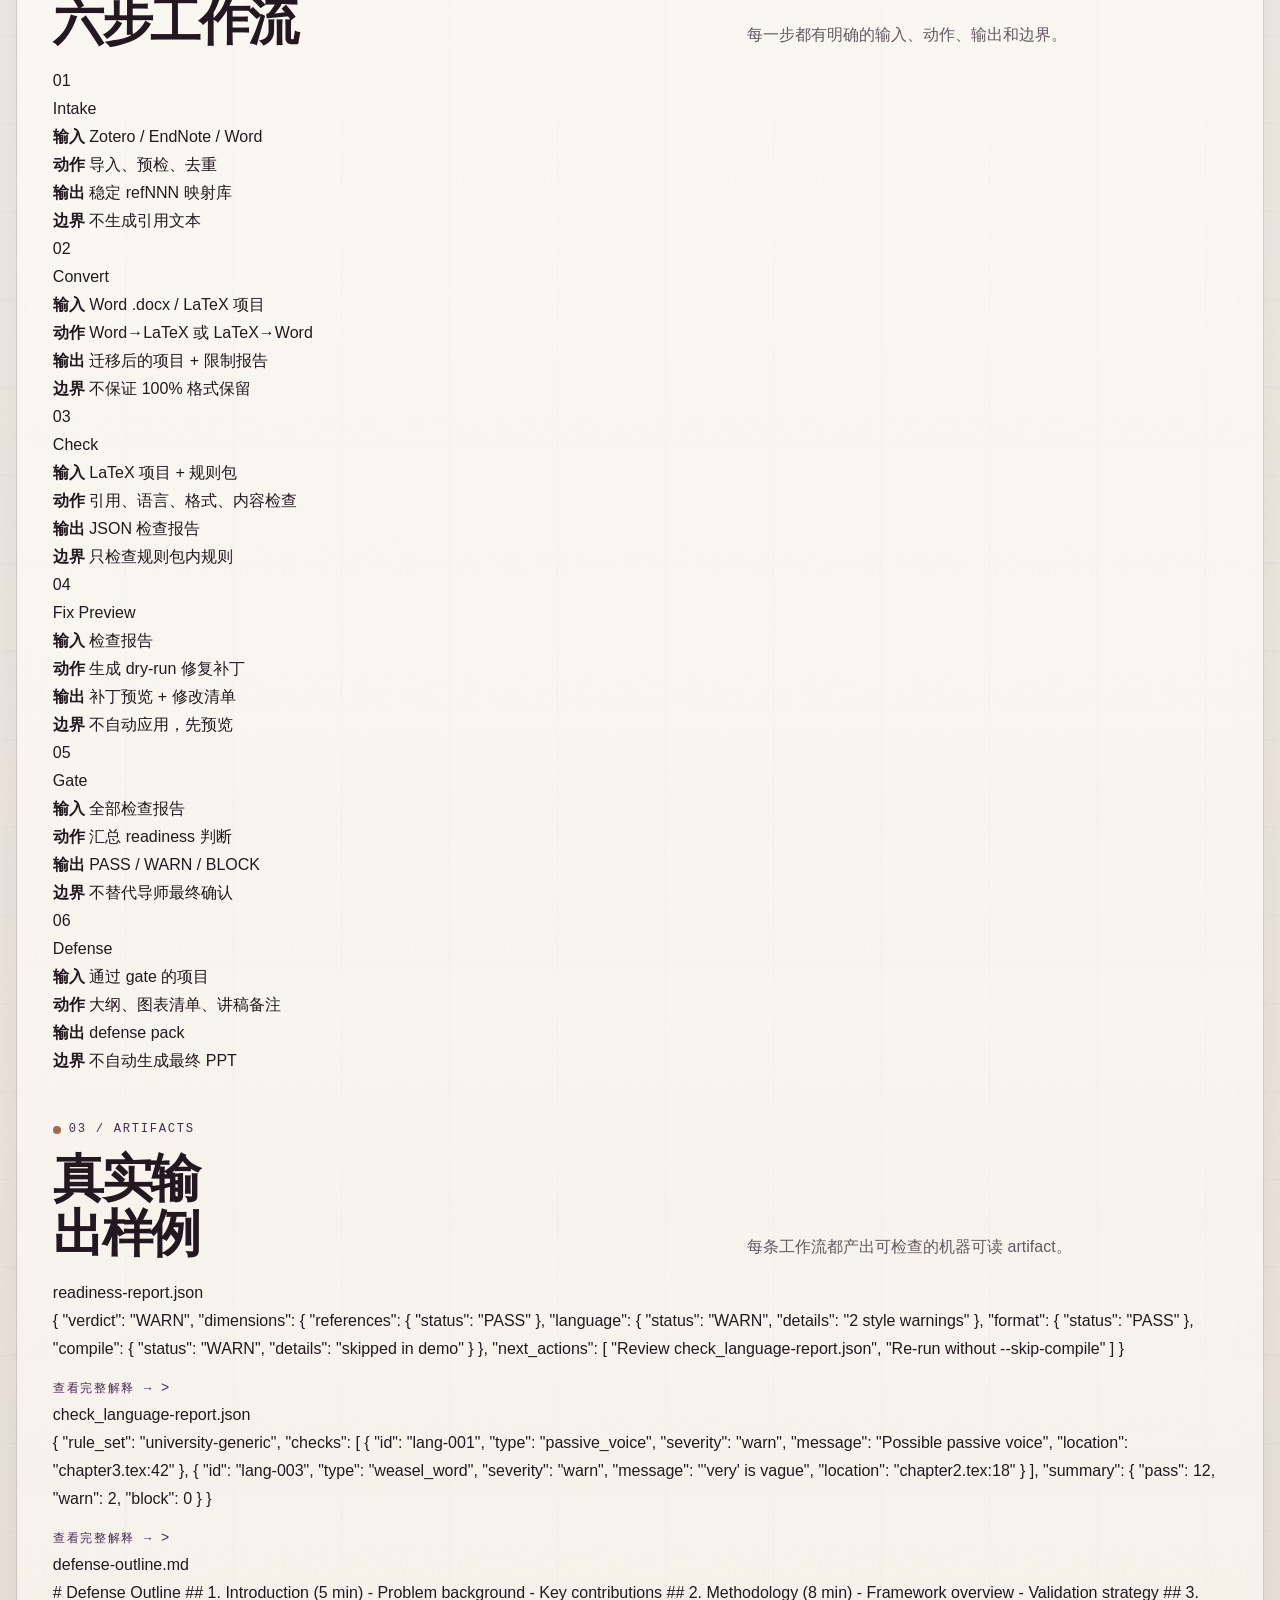
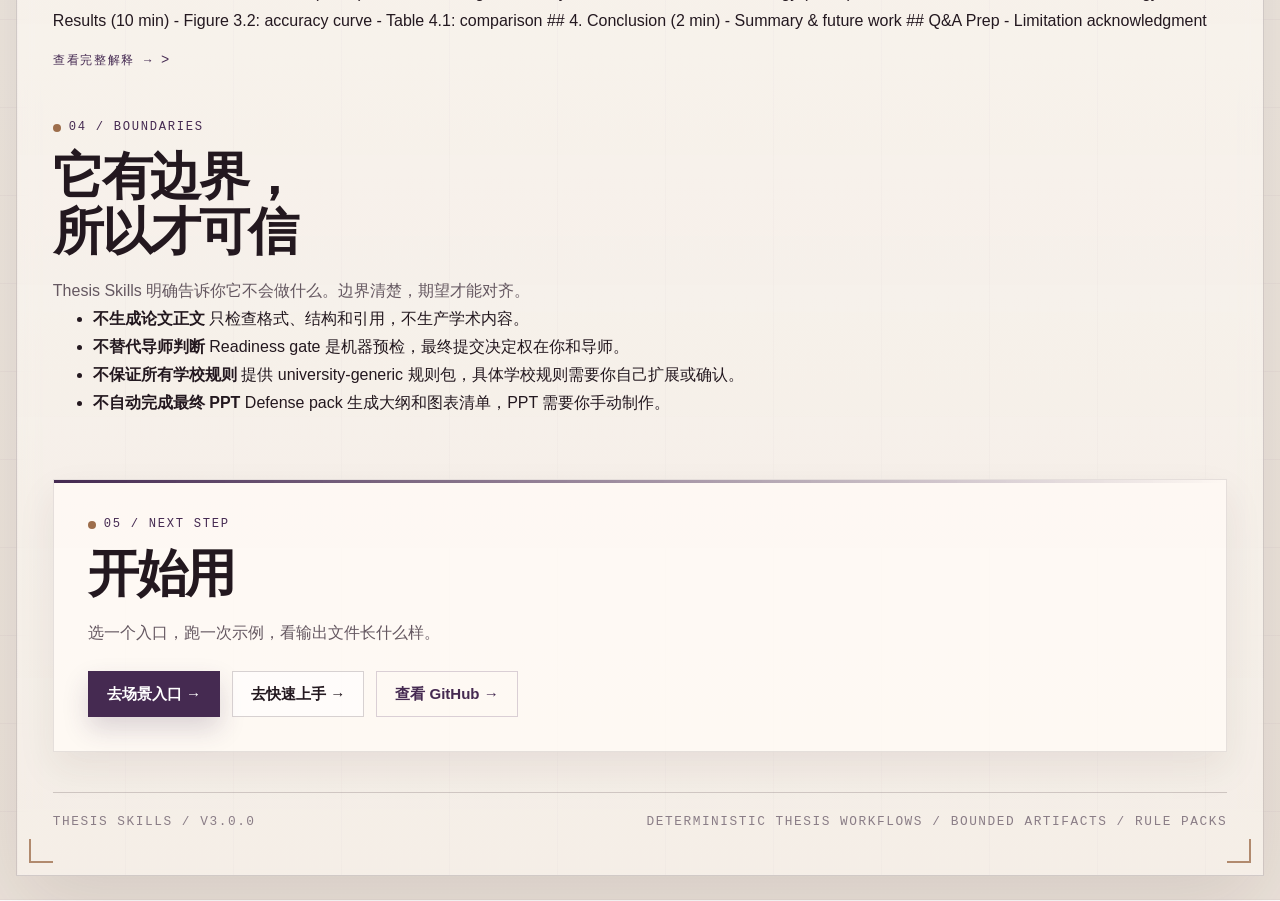
==== commit 07c8895f: "docs: sync site pages from v1.2.0 to v3.0.0 - index.html: bump version, add hallucination-risk + ext" ====
--- a/site/index.html
+++ b/site/index.html
@@ -3,8 +3,8 @@
 <head>
     <meta charset="UTF-8">
     <meta name="viewport" content="width=device-width, initial-scale=1.0">
-    <title>Thesis Skills v1.2.0 | 把论文收尾变成一组可检查的文件</title>
-    <meta name="description" content="Thesis Skills v1.2.0 是一条确定性 CLI 工作流：文献接入、Word/LaTeX 交接、检查修复、readiness gate、答辩前整理，以及 Citation Integrity 报告。每条能力都对应真实入口和可检查 artifact。">
+    <title>Thesis Skills v3.0.0 | 把论文收尾变成一组可检查的文件</title>
+    <meta name="description" content="Thesis Skills v3.0.0 是一条确定性 CLI 工作流：文献接入、Word/LaTeX 交接、检查修复、readiness gate、答辩前整理，以及 Citation Integrity、外部验证和幻觉风险评分报告。每条能力都对应真实入口和可检查 artifact。">
     <link rel="stylesheet" href="editorial-theme.css">
 </head>
 <body>
@@ -22,7 +22,7 @@
                 </div>
                 <div class="issue-title">
                     <span class="issue-kicker">Thesis Skills</span>
-                    <span class="issue-note">v1.2.0</span>
+                    <span class="issue-note">v3.0.0</span>
                 </div>
                 <div class="issue-meta">
                     <span>product / cn</span>
@@ -53,13 +53,13 @@
                 <section class="hero">
                     <div class="hero-grid">
                         <div class="hero-main">
-                            <div class="hero-tag">Thesis Skills v1.2.0 · CLI-first · MIT · Python 3.10+</div>
+                            <div class="hero-tag">Thesis Skills v3.0.0 · CLI-first · MIT · Python 3.10+</div>
                             <h1 class="hero-title">
                                 <span class="title-line">把论文收尾</span>
                                 <span class="title-line title-strong">变成一组</span>
                                 <span class="title-line">可检查的文件</span>
                             </h1>
-                            <p class="hero-subtitle">文献接入、Word/LaTeX 交接、检查修复、readiness gate、答辩前整理，以及 Citation Integrity 报告，一条确定性 CLI 工作流。</p>
+                            <p class="hero-subtitle">文献接入、Word/LaTeX 交接、检查修复、readiness gate、答辩前整理，以及 Citation Integrity、外部验证和幻觉风险评分，一条确定性 CLI 工作流。</p>
                             <div class="hero-actions">
                                 <a class="btn btn-primary" href="quickstart.html">3 分钟跑通示例 →</a>
                                 <a class="btn btn-secondary" href="artifact-gallery.html">查看真实输出 →</a>
@@ -82,6 +82,9 @@
 ├── check_language_deep-report.json
 ├── check_format-report.json
 ├── check_content-report.json
+├── external-verification-report.json
+├── hallucination-risk-report.json
+├── high-risk-references.csv
 ├── readiness-report.json
 └── run-summary.json</span>
 
@@ -335,7 +338,7 @@
             </main>
 
             <footer class="page-footer">
-                <span>Thesis Skills / v1.2.0</span>
+                <span>Thesis Skills / v3.0.0</span>
                 <span>deterministic thesis workflows / bounded artifacts / rule packs</span>
             </footer>
         </div>
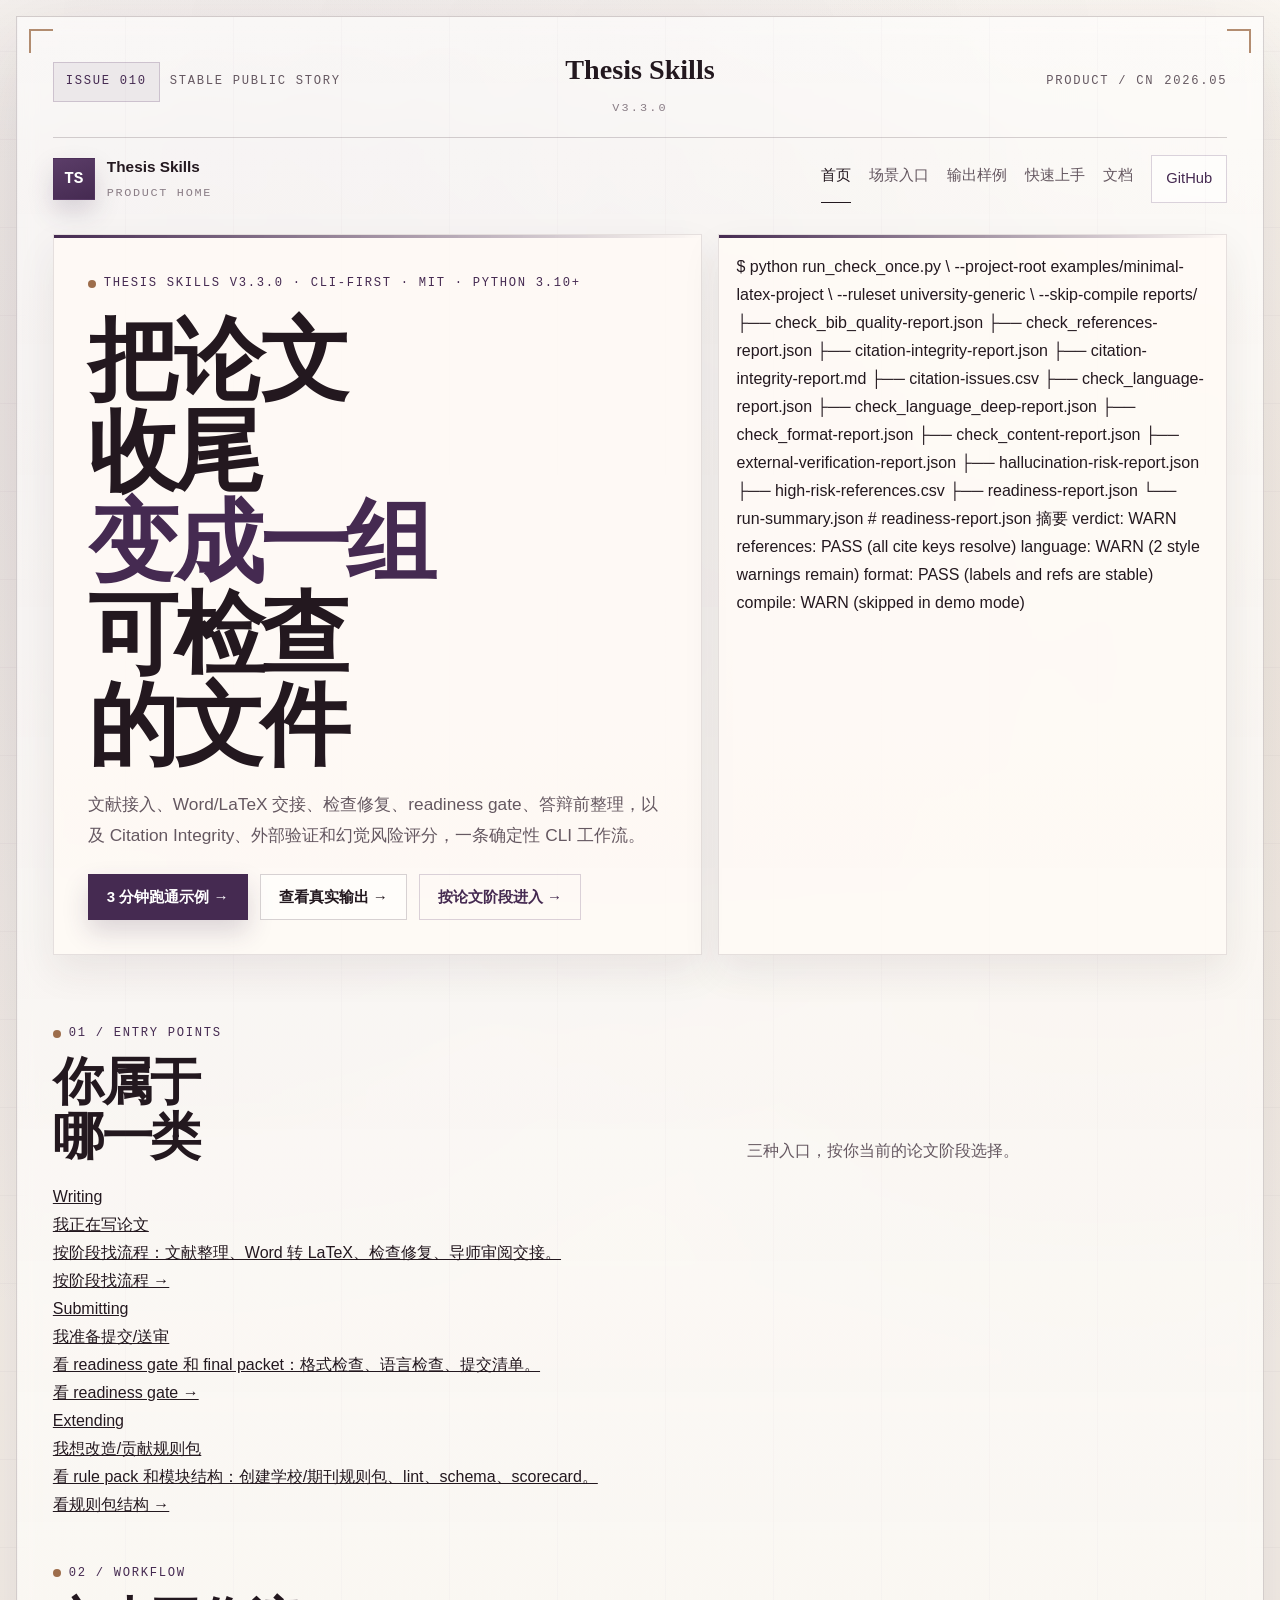
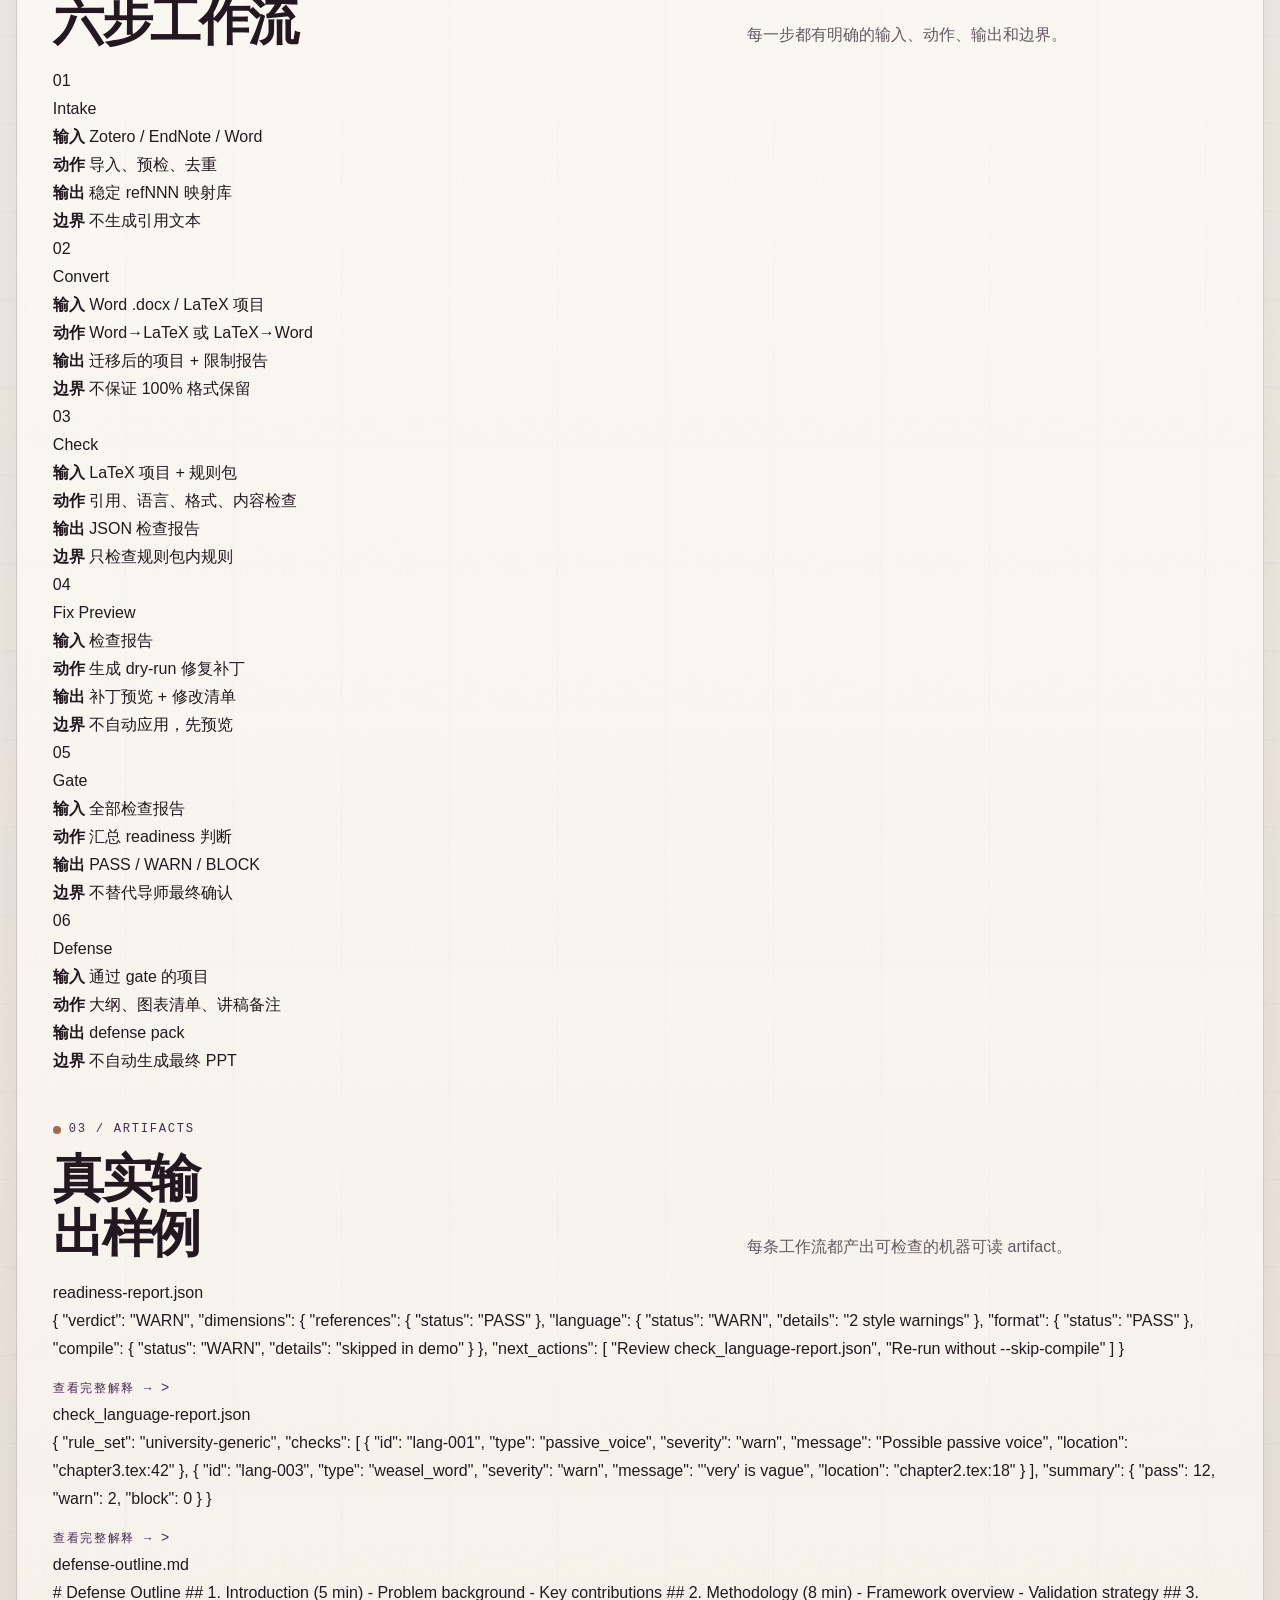
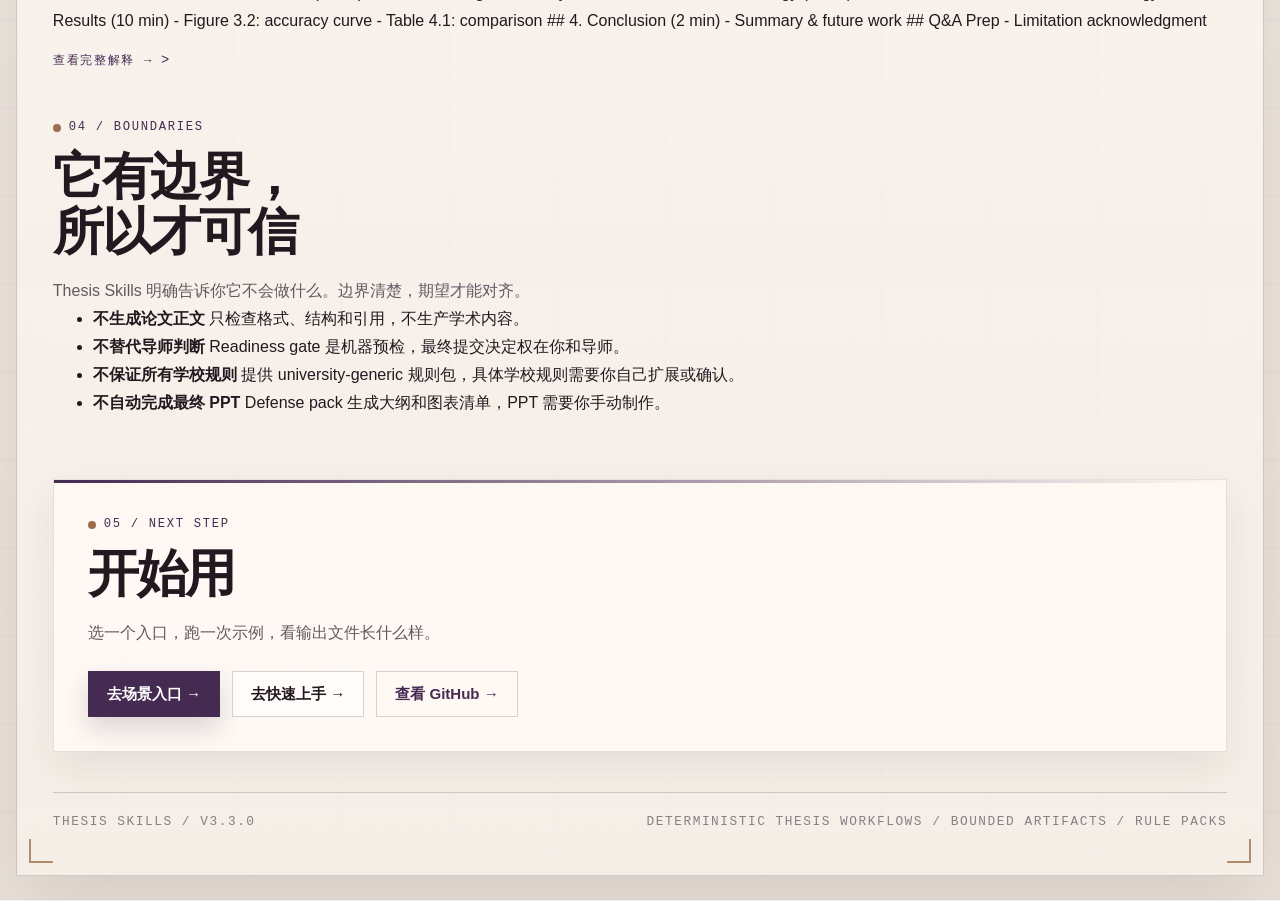
==== commit d7163651: "docs: align public-surface version strings to v3.3.0 - docs/roadmap.md: refresh Suggested Execution " ====
--- a/site/index.html
+++ b/site/index.html
@@ -3,8 +3,8 @@
 <head>
     <meta charset="UTF-8">
     <meta name="viewport" content="width=device-width, initial-scale=1.0">
-    <title>Thesis Skills v3.0.0 | 把论文收尾变成一组可检查的文件</title>
-    <meta name="description" content="Thesis Skills v3.0.0 是一条确定性 CLI 工作流：文献接入、Word/LaTeX 交接、检查修复、readiness gate、答辩前整理，以及 Citation Integrity、外部验证和幻觉风险评分报告。每条能力都对应真实入口和可检查 artifact。">
+    <title>Thesis Skills v3.3.0 | 把论文收尾变成一组可检查的文件</title>
+    <meta name="description" content="Thesis Skills v3.3.0 是一条确定性 CLI 工作流：文献接入、Word/LaTeX 交接、检查修复、readiness gate、答辩前整理，以及 Citation Integrity、外部验证、幻觉风险评分、claim-citation 梳理和最终参考文献集。每条能力都对应真实入口和可检查 artifact。">
     <link rel="stylesheet" href="editorial-theme.css">
 </head>
 <body>
@@ -22,7 +22,7 @@
                 </div>
                 <div class="issue-title">
                     <span class="issue-kicker">Thesis Skills</span>
-                    <span class="issue-note">v3.0.0</span>
+                    <span class="issue-note">v3.3.0</span>
                 </div>
                 <div class="issue-meta">
                     <span>product / cn</span>
@@ -53,7 +53,7 @@
                 <section class="hero">
                     <div class="hero-grid">
                         <div class="hero-main">
-                            <div class="hero-tag">Thesis Skills v3.0.0 · CLI-first · MIT · Python 3.10+</div>
+                            <div class="hero-tag">Thesis Skills v3.3.0 · CLI-first · MIT · Python 3.10+</div>
                             <h1 class="hero-title">
                                 <span class="title-line">把论文收尾</span>
                                 <span class="title-line title-strong">变成一组</span>
@@ -338,7 +338,7 @@
             </main>
 
             <footer class="page-footer">
-                <span>Thesis Skills / v3.0.0</span>
+                <span>Thesis Skills / v3.3.0</span>
                 <span>deterministic thesis workflows / bounded artifacts / rule packs</span>
             </footer>
         </div>
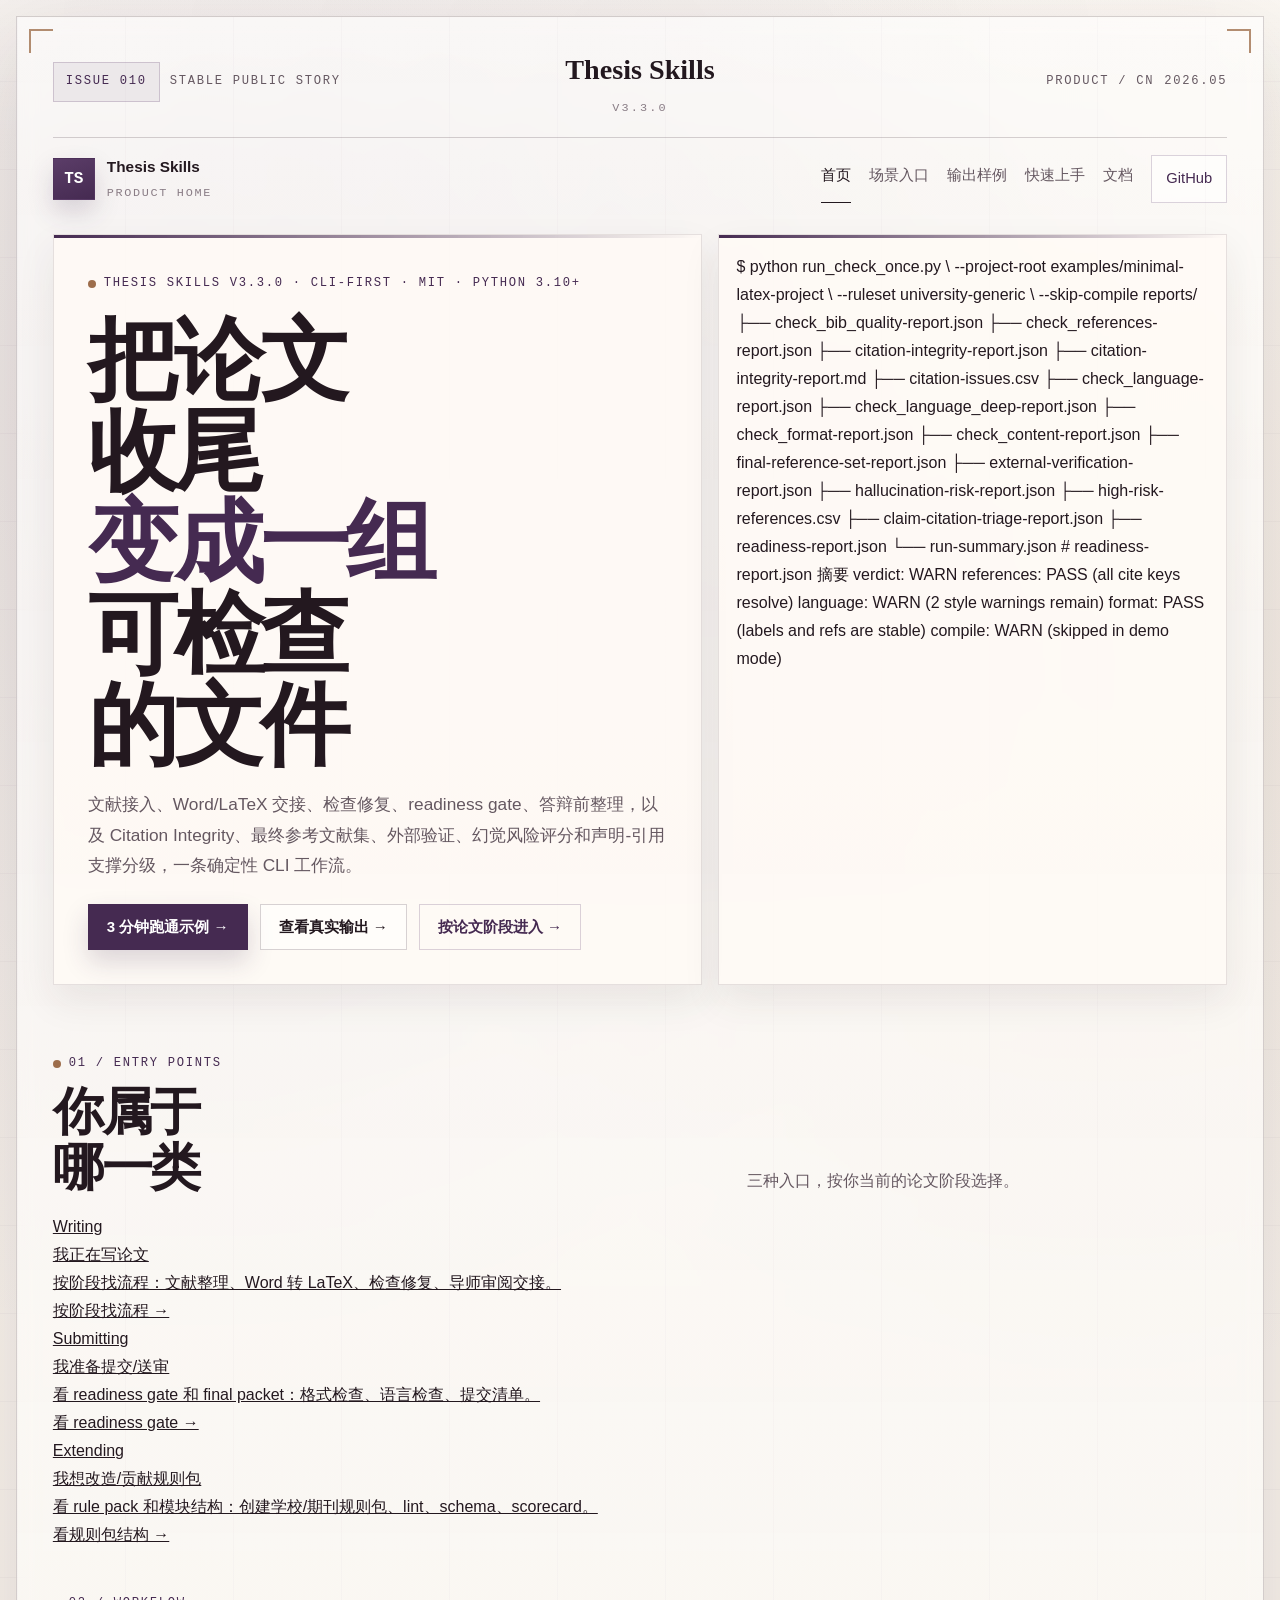
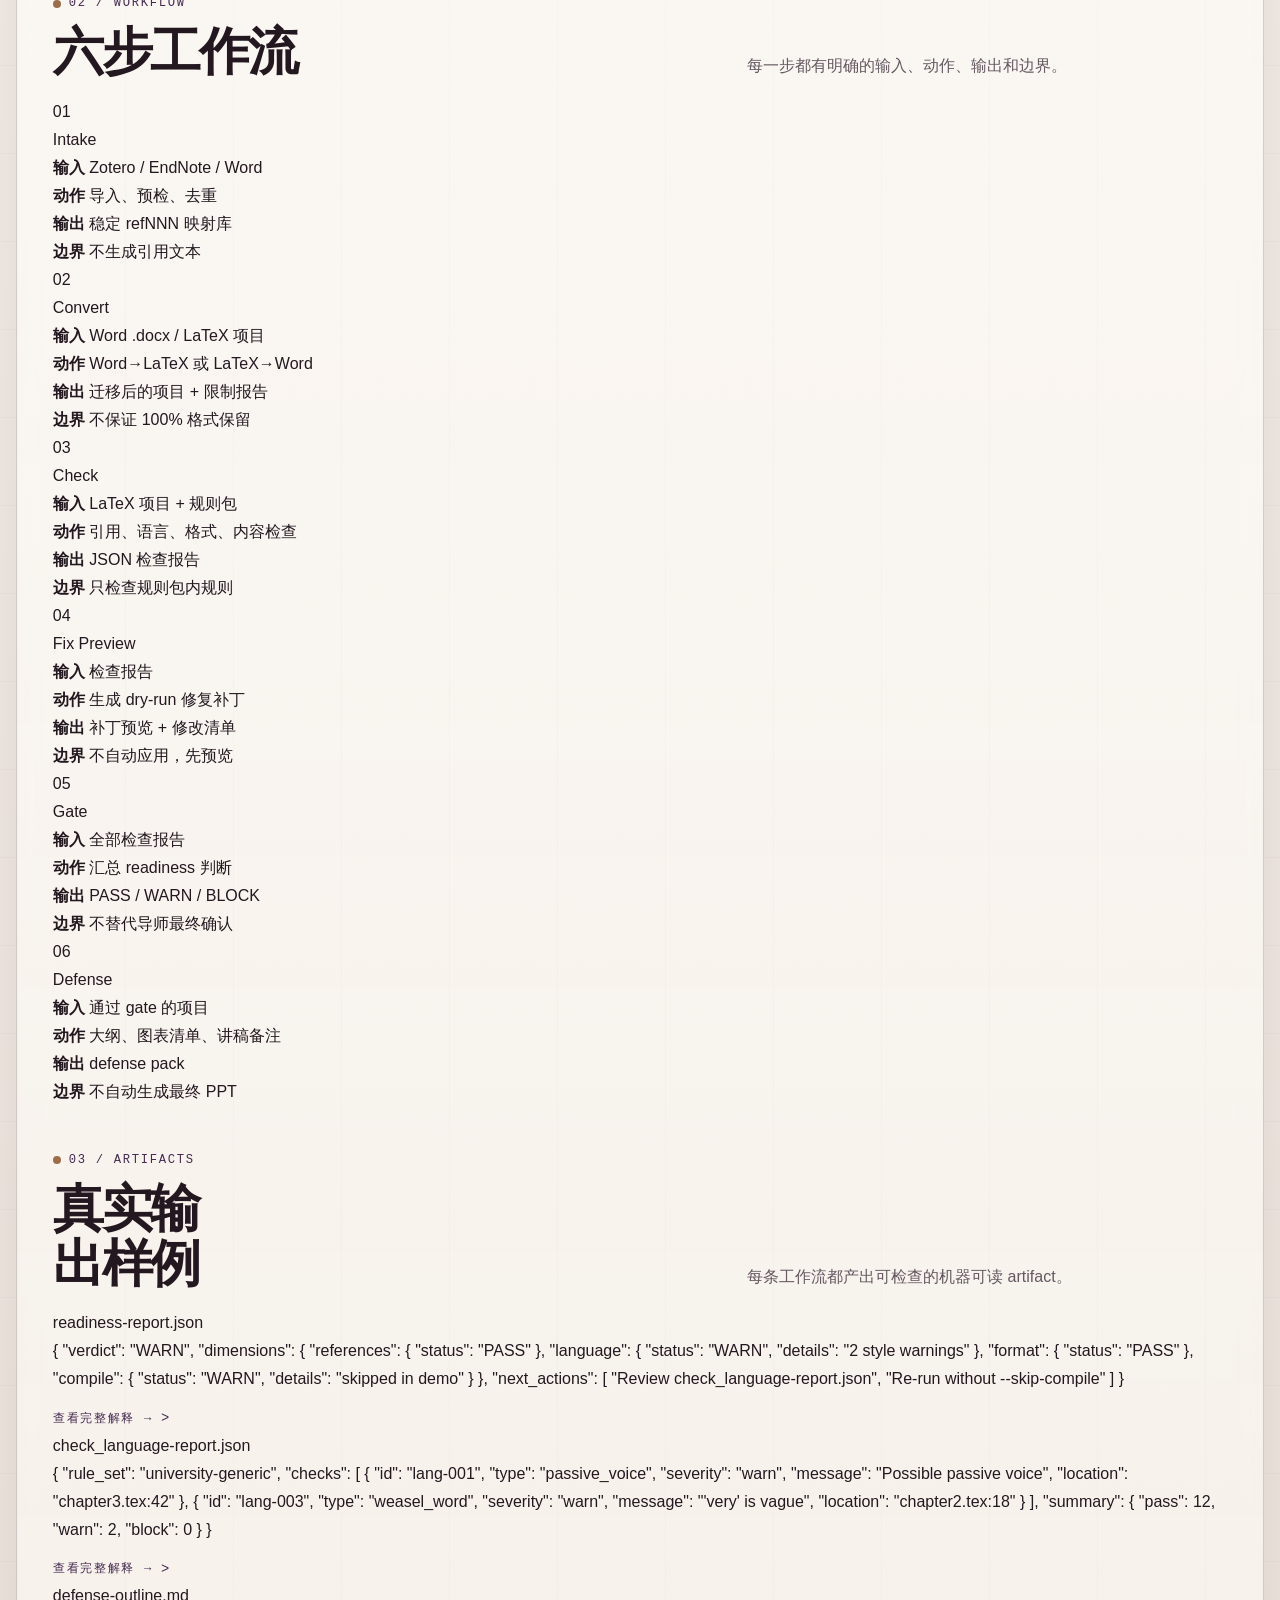
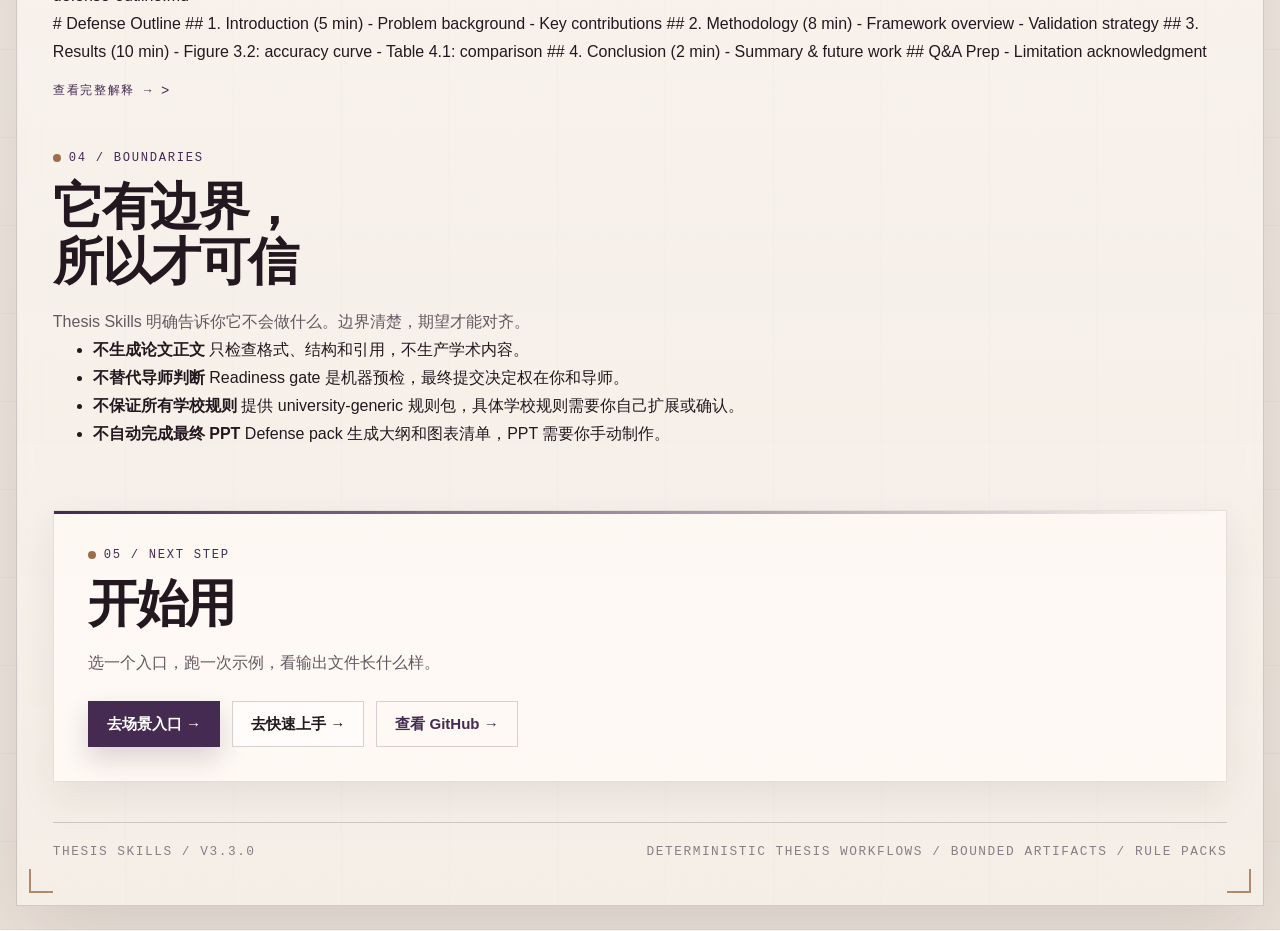
==== commit 0c614fd3: "docs: align evidence-layer artifact descriptions" ====
--- a/site/index.html
+++ b/site/index.html
@@ -59,7 +59,7 @@
                                 <span class="title-line title-strong">变成一组</span>
                                 <span class="title-line">可检查的文件</span>
                             </h1>
-                            <p class="hero-subtitle">文献接入、Word/LaTeX 交接、检查修复、readiness gate、答辩前整理，以及 Citation Integrity、外部验证和幻觉风险评分，一条确定性 CLI 工作流。</p>
+                            <p class="hero-subtitle">文献接入、Word/LaTeX 交接、检查修复、readiness gate、答辩前整理，以及 Citation Integrity、最终参考文献集、外部验证、幻觉风险评分和声明-引用支撑分级，一条确定性 CLI 工作流。</p>
                             <div class="hero-actions">
                                 <a class="btn btn-primary" href="quickstart.html">3 分钟跑通示例 →</a>
                                 <a class="btn btn-secondary" href="artifact-gallery.html">查看真实输出 →</a>
@@ -82,9 +82,11 @@
 ├── check_language_deep-report.json
 ├── check_format-report.json
 ├── check_content-report.json
+├── final-reference-set-report.json
 ├── external-verification-report.json
 ├── hallucination-risk-report.json
 ├── high-risk-references.csv
+├── claim-citation-triage-report.json
 ├── readiness-report.json
 └── run-summary.json</span>
 
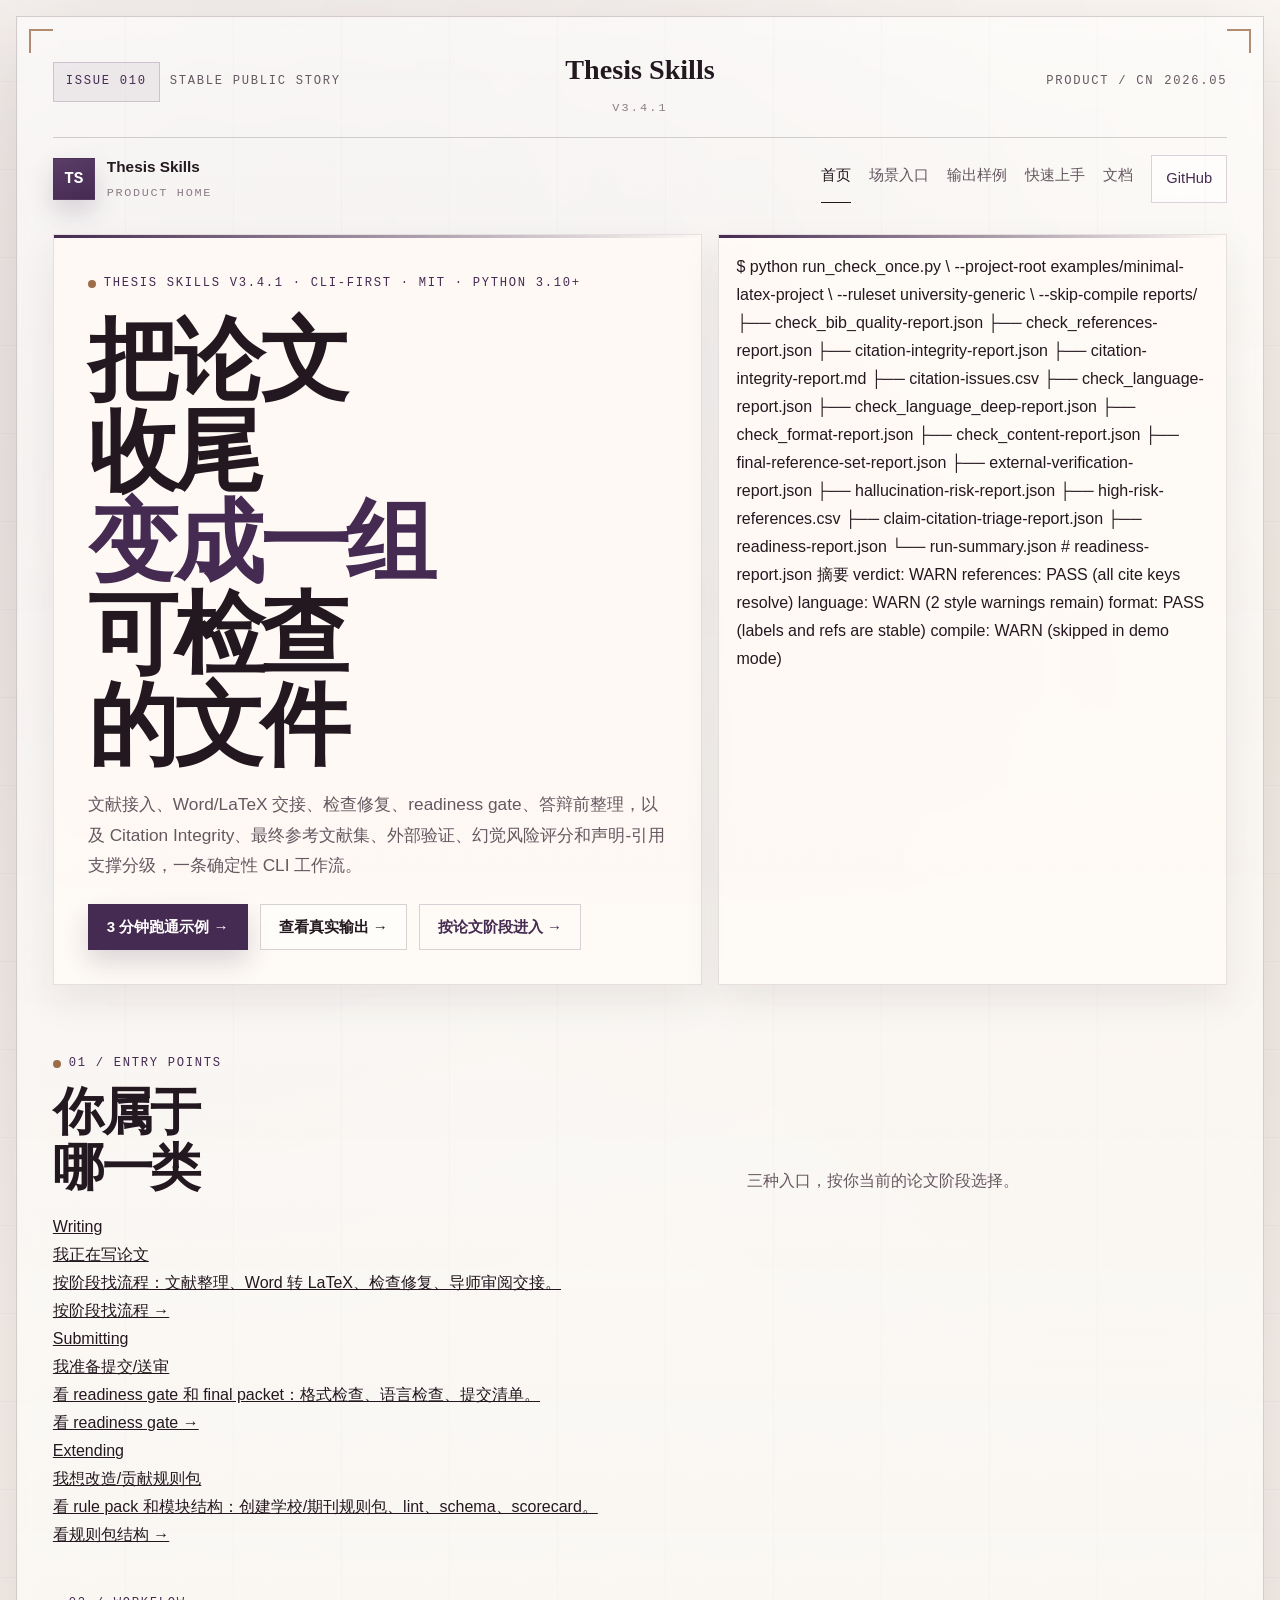
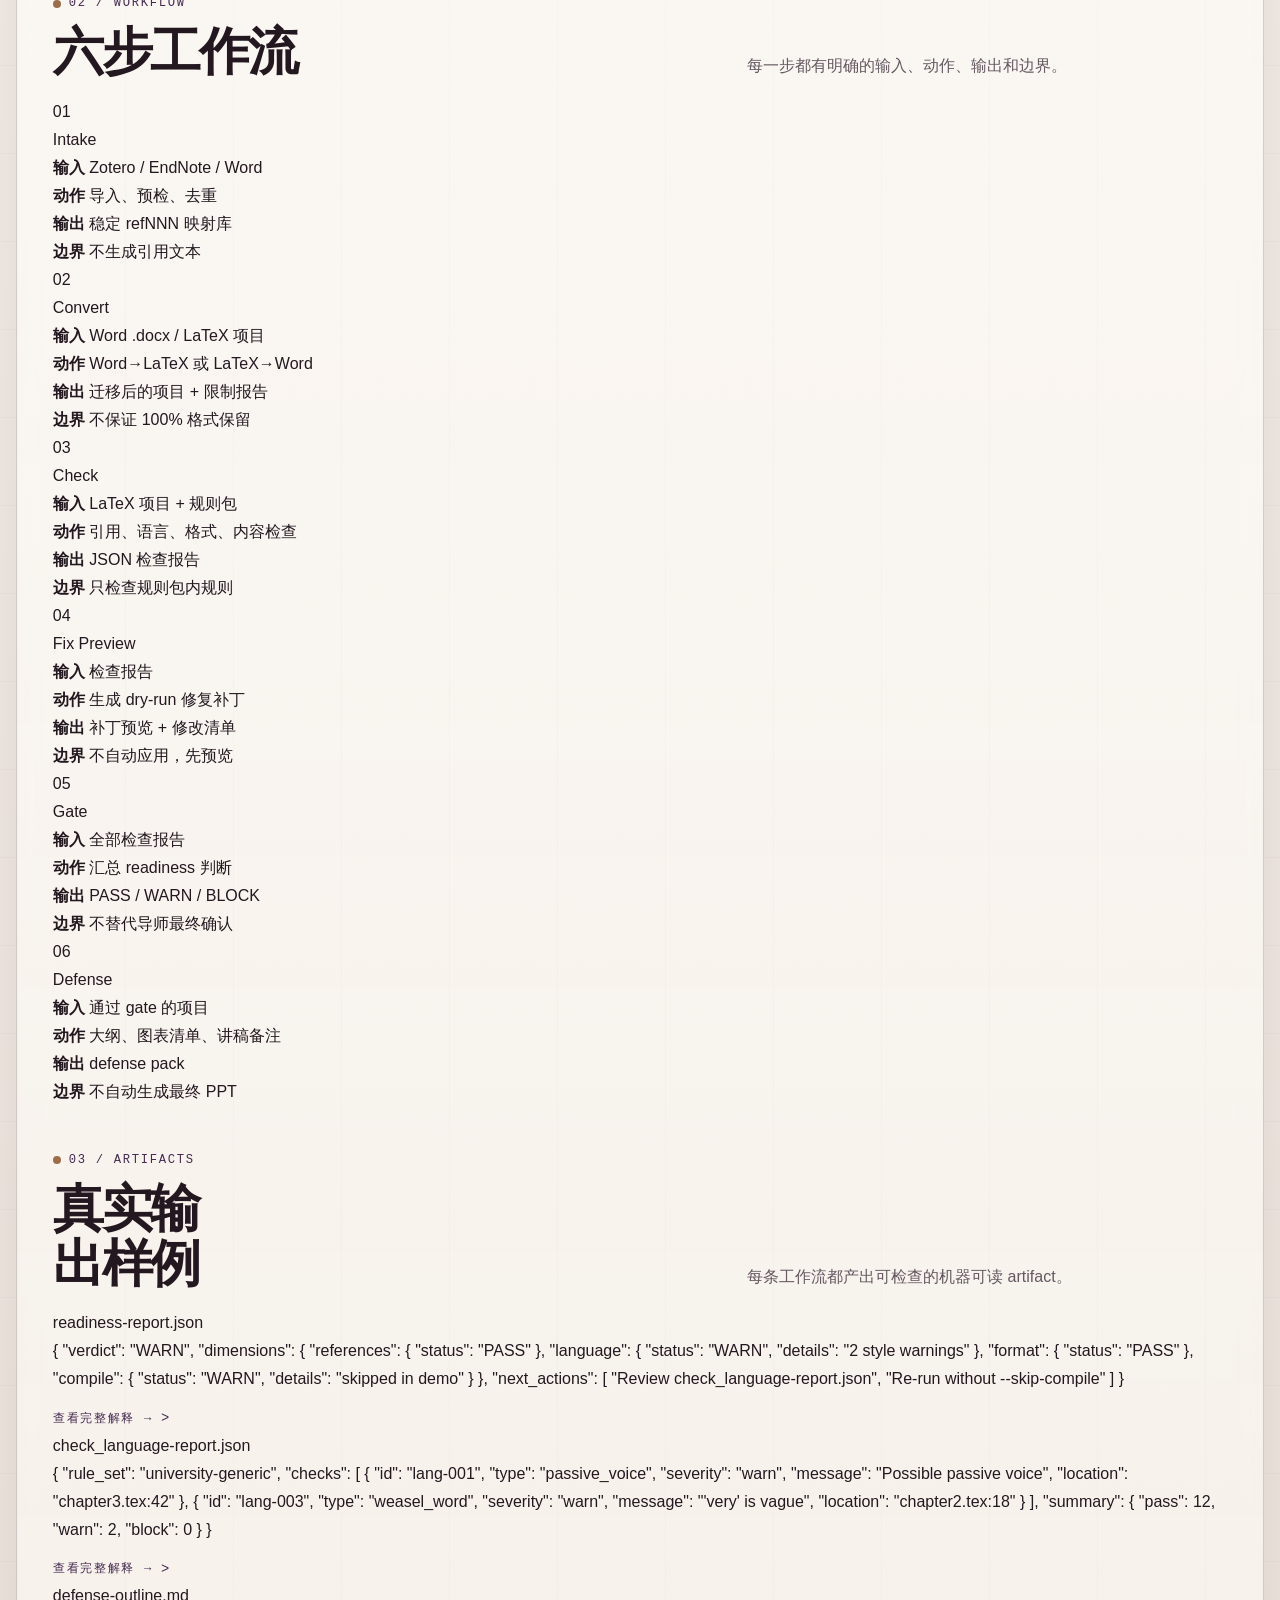
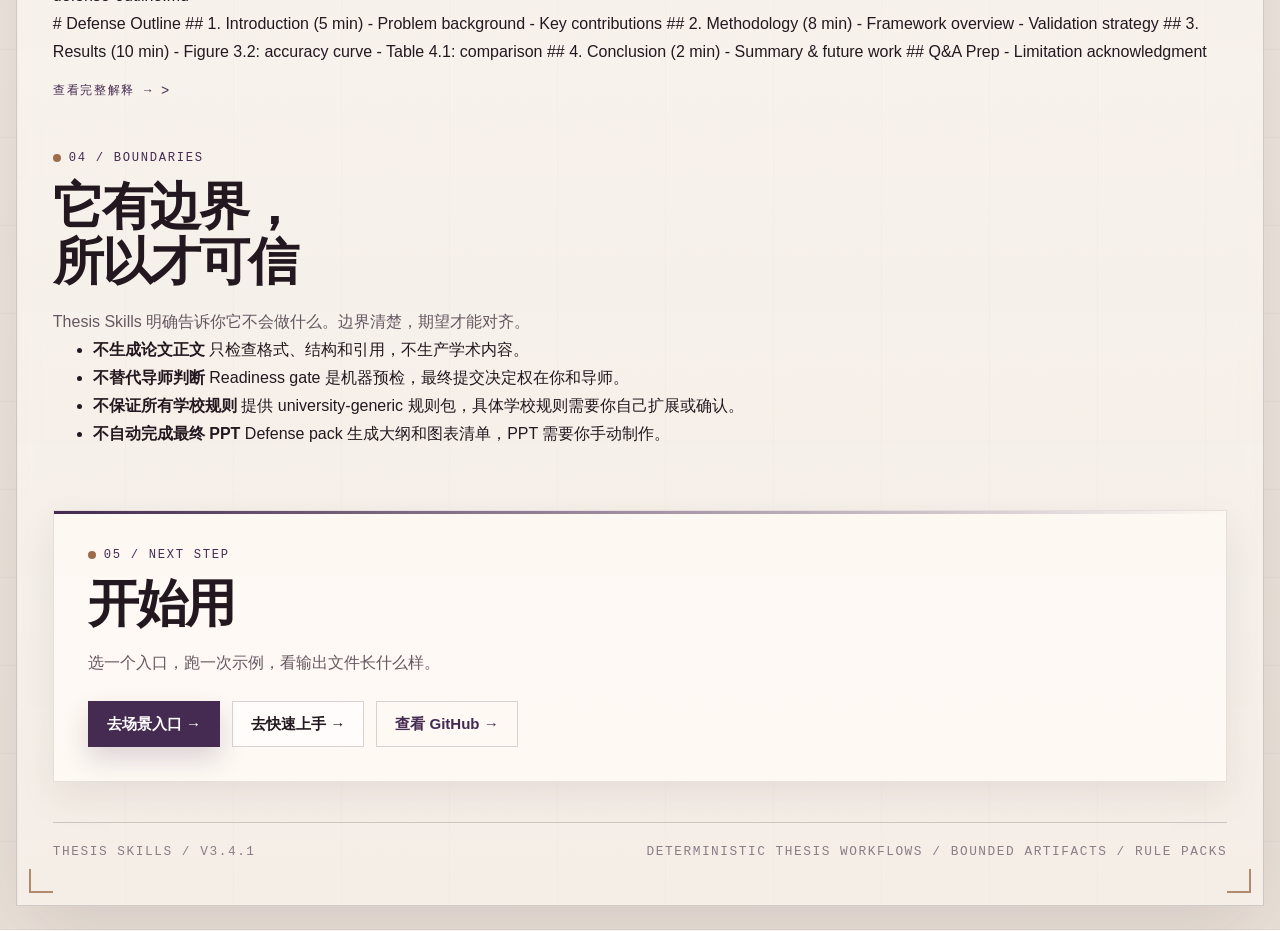
==== commit e94f67d8: "docs: align current site version labels" ====
--- a/site/index.html
+++ b/site/index.html
@@ -3,8 +3,8 @@
 <head>
     <meta charset="UTF-8">
     <meta name="viewport" content="width=device-width, initial-scale=1.0">
-    <title>Thesis Skills v3.3.0 | 把论文收尾变成一组可检查的文件</title>
-    <meta name="description" content="Thesis Skills v3.3.0 是一条确定性 CLI 工作流：文献接入、Word/LaTeX 交接、检查修复、readiness gate、答辩前整理，以及 Citation Integrity、外部验证、幻觉风险评分、claim-citation 梳理和最终参考文献集。每条能力都对应真实入口和可检查 artifact。">
+    <title>Thesis Skills v3.4.1 | 把论文收尾变成一组可检查的文件</title>
+    <meta name="description" content="Thesis Skills v3.4.1 是一条确定性 CLI 工作流：文献接入、Word/LaTeX 交接、检查修复、readiness gate、答辩前整理，以及 Citation Integrity、外部验证、幻觉风险评分、claim-citation 梳理和最终参考文献集。每条能力都对应真实入口和可检查 artifact。">
     <link rel="stylesheet" href="editorial-theme.css">
 </head>
 <body>
@@ -22,7 +22,7 @@
                 </div>
                 <div class="issue-title">
                     <span class="issue-kicker">Thesis Skills</span>
-                    <span class="issue-note">v3.3.0</span>
+                    <span class="issue-note">v3.4.1</span>
                 </div>
                 <div class="issue-meta">
                     <span>product / cn</span>
@@ -53,7 +53,7 @@
                 <section class="hero">
                     <div class="hero-grid">
                         <div class="hero-main">
-                            <div class="hero-tag">Thesis Skills v3.3.0 · CLI-first · MIT · Python 3.10+</div>
+                            <div class="hero-tag">Thesis Skills v3.4.1 · CLI-first · MIT · Python 3.10+</div>
                             <h1 class="hero-title">
                                 <span class="title-line">把论文收尾</span>
                                 <span class="title-line title-strong">变成一组</span>
@@ -340,7 +340,7 @@
             </main>
 
             <footer class="page-footer">
-                <span>Thesis Skills / v3.3.0</span>
+                <span>Thesis Skills / v3.4.1</span>
                 <span>deterministic thesis workflows / bounded artifacts / rule packs</span>
             </footer>
         </div>
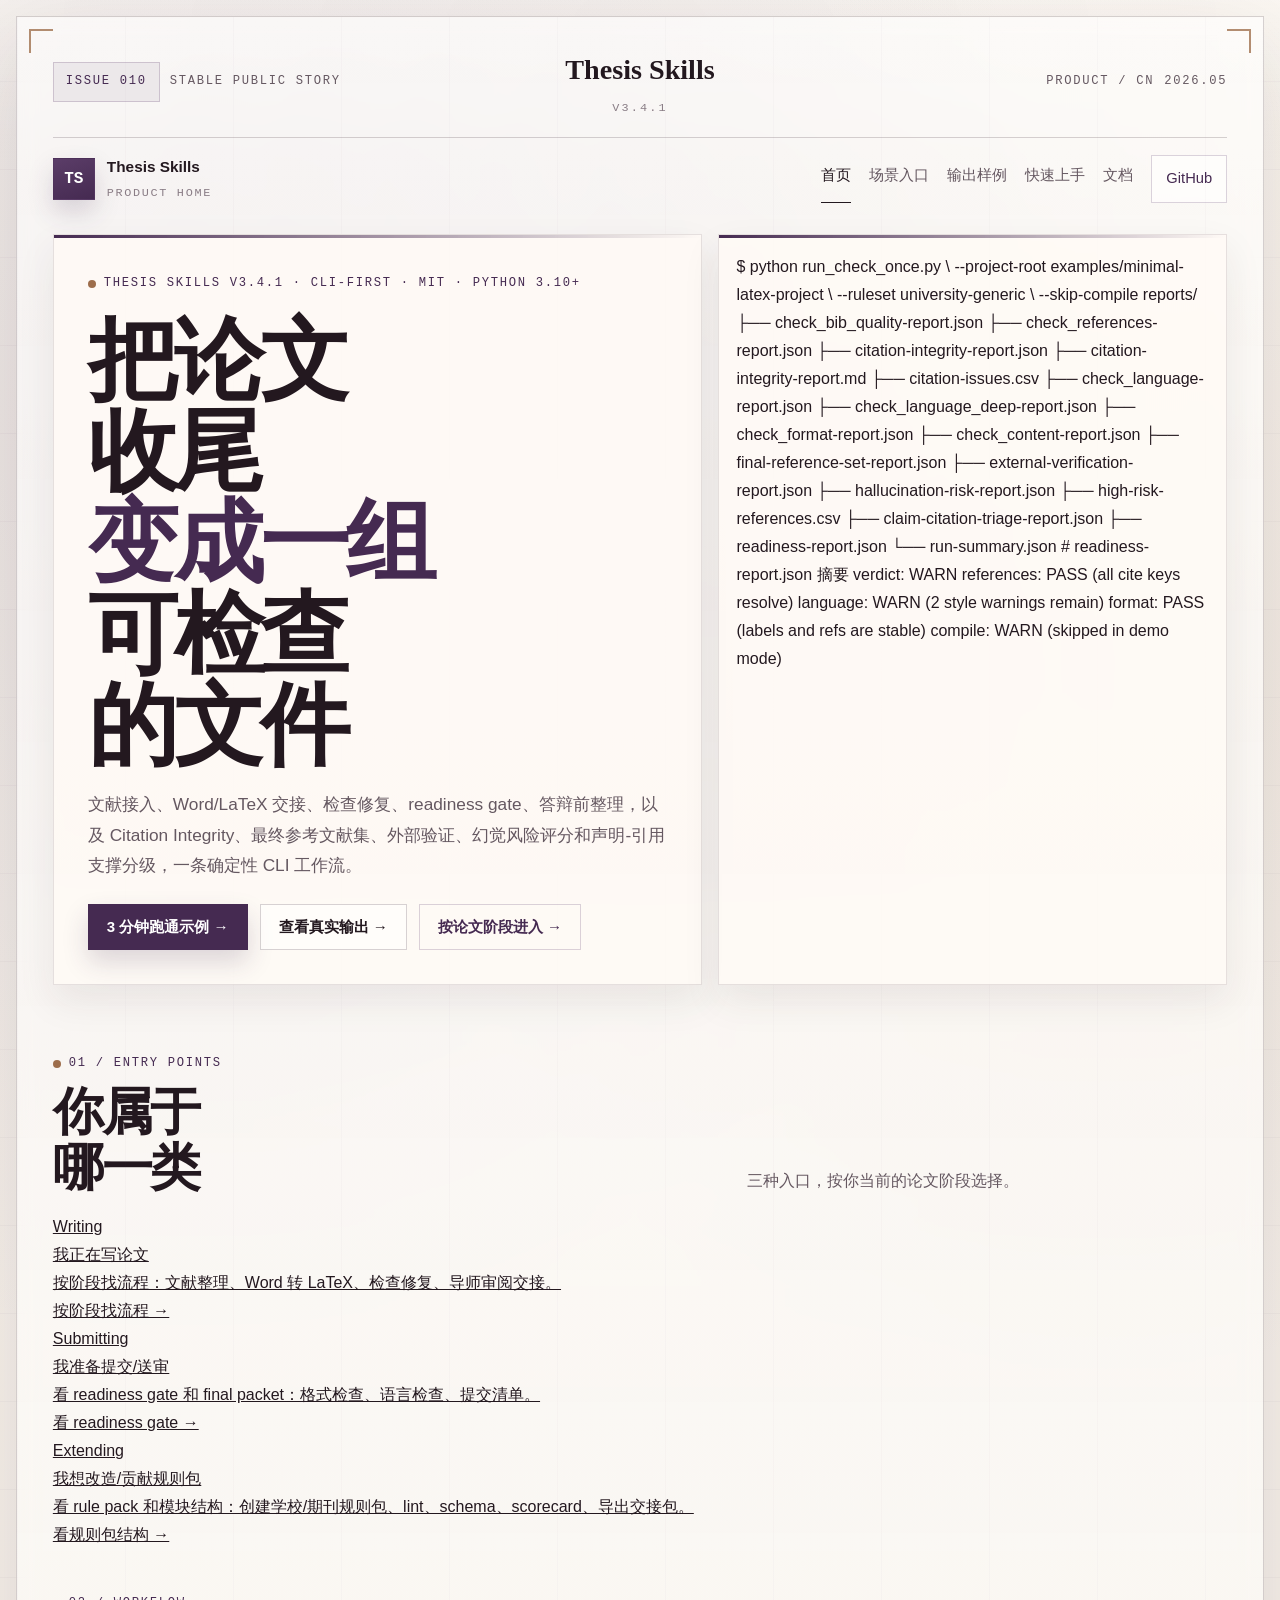
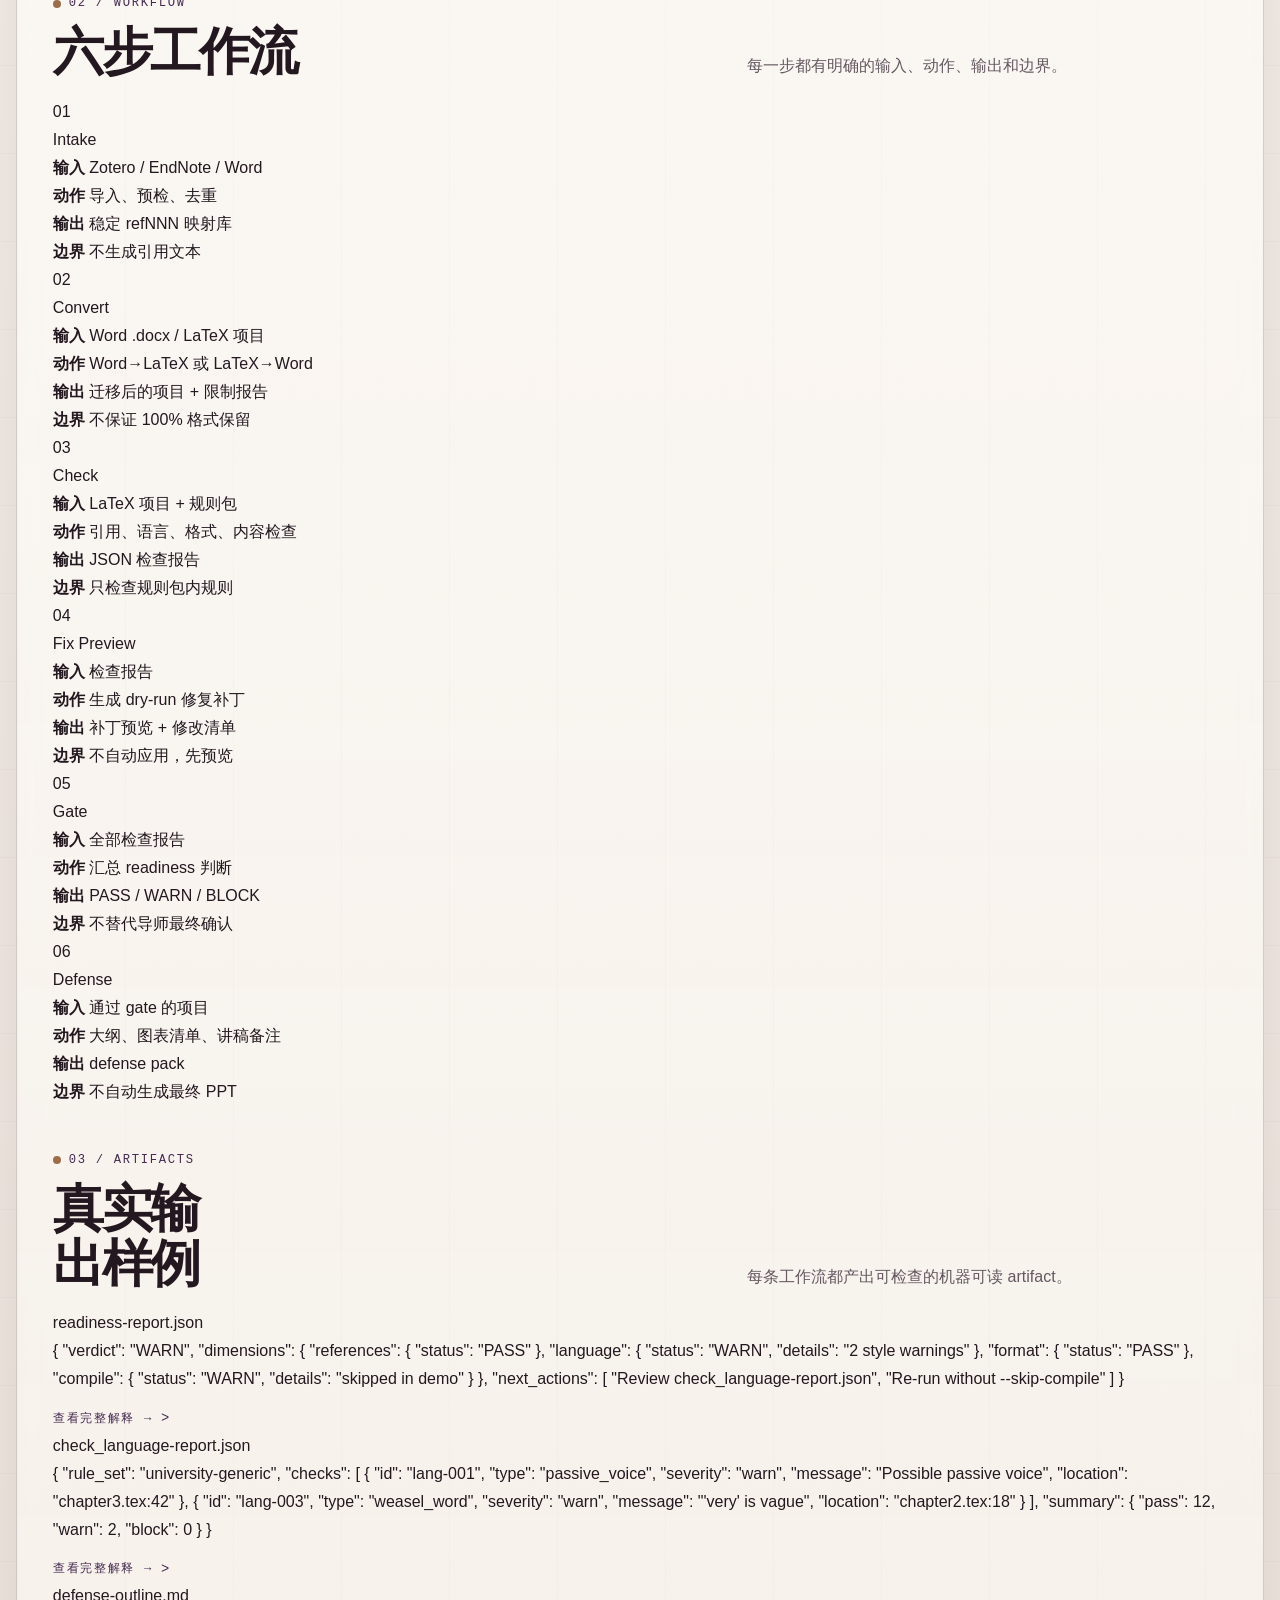
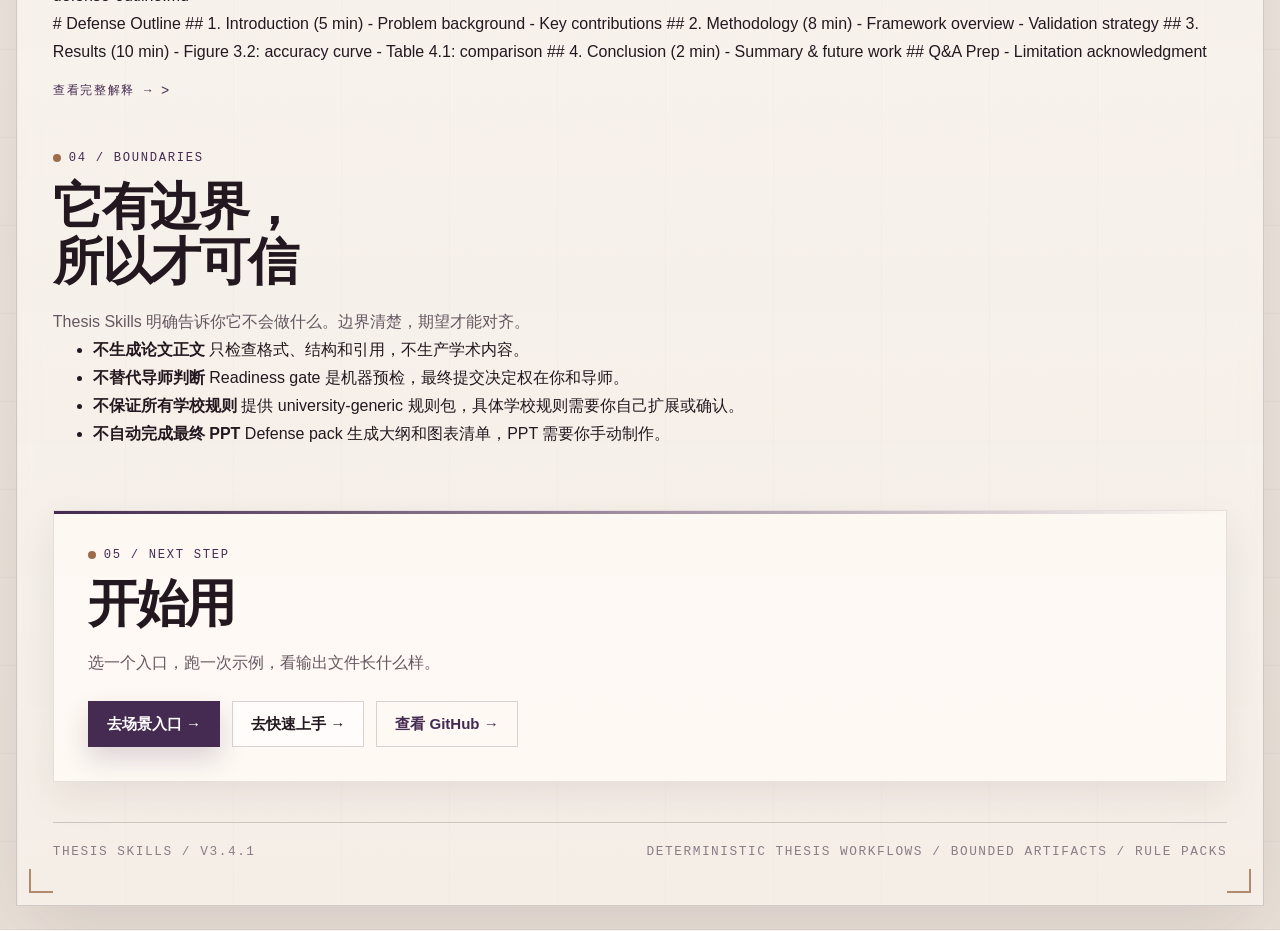
==== commit f7e2cf54: "feat: harden rule pack artifact contracts" ====
--- a/site/index.html
+++ b/site/index.html
@@ -122,10 +122,10 @@
                             <div class="user-type-desc">看 readiness gate 和 final packet：格式检查、语言检查、提交清单。</div>
                             <div class="user-type-action">看 readiness gate →</div>
                         </a>
-                        <a href="rule-packs.html" class="user-type-card">
+                        <a href="https://github.com/quzhiii/thesis-skills/blob/main/90-rules/THESIS_RULE_PACKS.md" class="user-type-card" target="_blank" rel="noopener">
                             <div class="user-type-icon">Extending</div>
                             <div class="user-type-title">我想改造/贡献规则包</div>
-                            <div class="user-type-desc">看 rule pack 和模块结构：创建学校/期刊规则包、lint、schema、scorecard。</div>
+                            <div class="user-type-desc">看 rule pack 和模块结构：创建学校/期刊规则包、lint、schema、scorecard、导出交接包。</div>
                             <div class="user-type-action">看规则包结构 →</div>
                         </a>
                     </div>
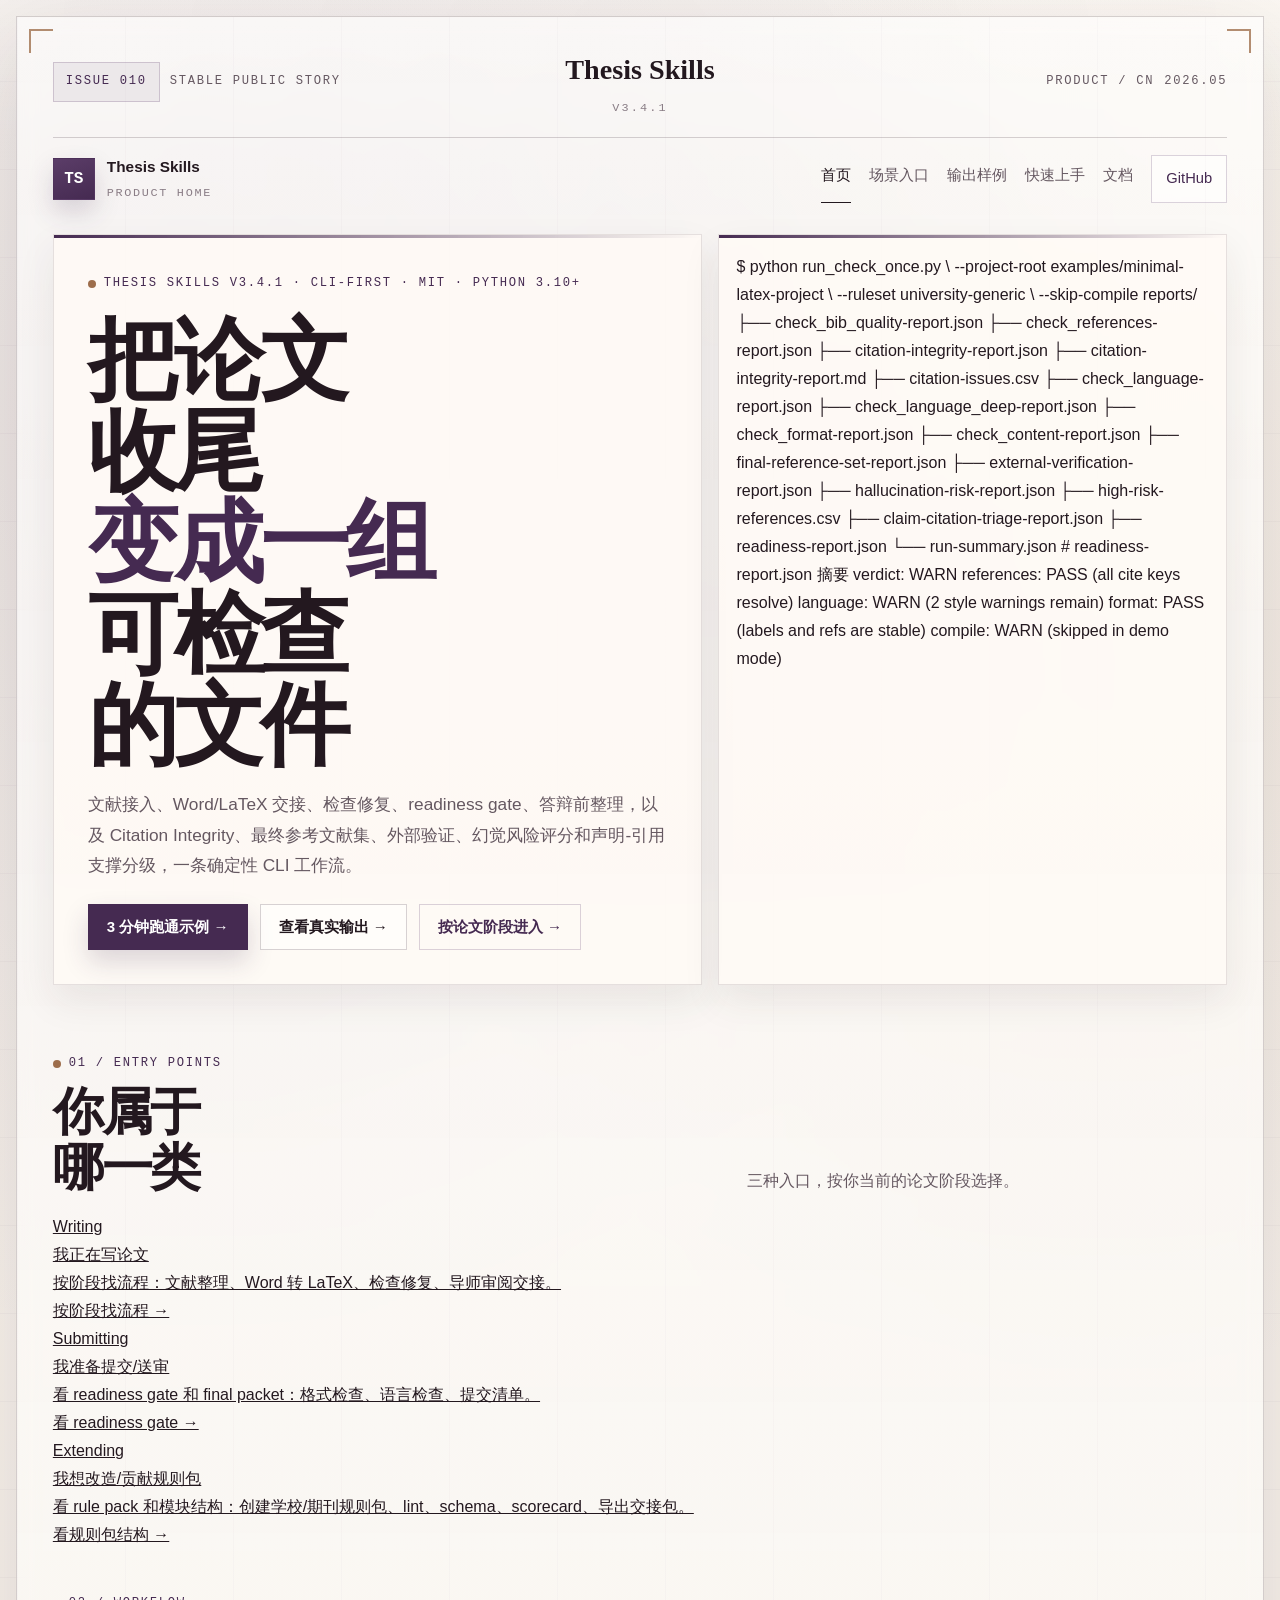
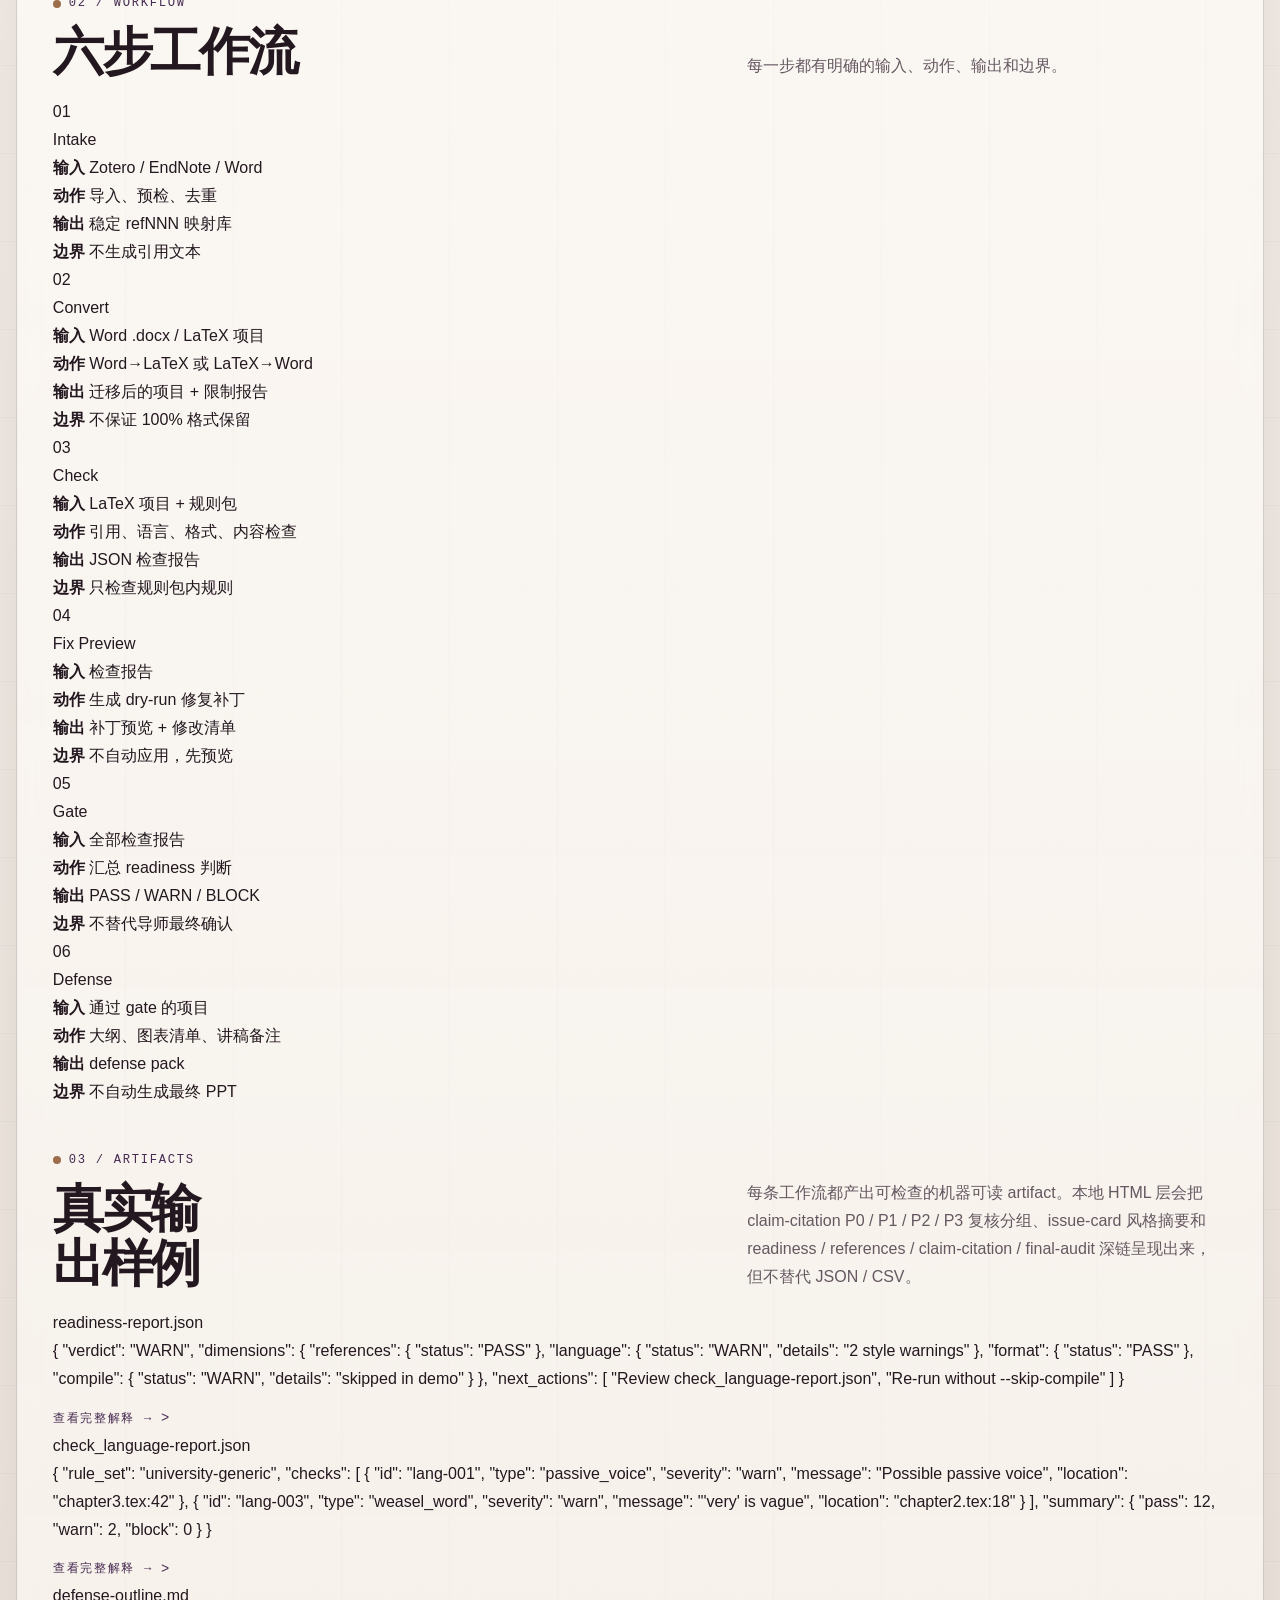
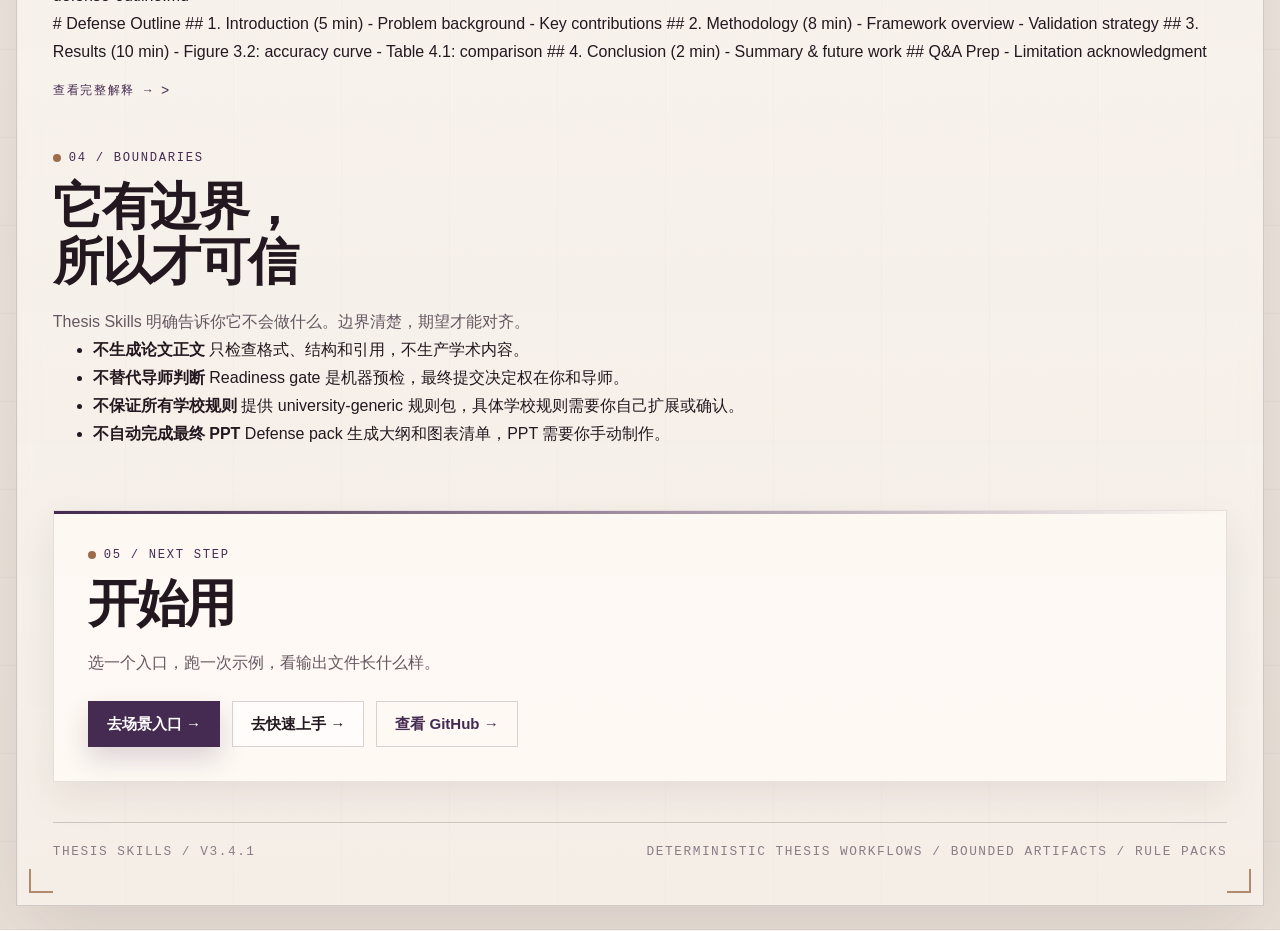
==== commit b937cccb: "docs: align public report surface copy" ====
--- a/site/index.html
+++ b/site/index.html
@@ -211,7 +211,7 @@
                             <div class="section-code">03 / artifacts</div>
                             <h2 class="section-title">真实输出样例</h2>
                         </div>
-                        <p class="section-intro">每条工作流都产出可检查的机器可读 artifact。</p>
+                        <p class="section-intro">每条工作流都产出可检查的机器可读 artifact。本地 HTML 层会把 claim-citation P0 / P1 / P2 / P3 复核分组、issue-card 风格摘要和 readiness / references / claim-citation / final-audit 深链呈现出来，但不替代 JSON / CSV。</p>
                     </div>
                     <div class="artifact-preview-grid">
                         <div class="artifact-preview-card">
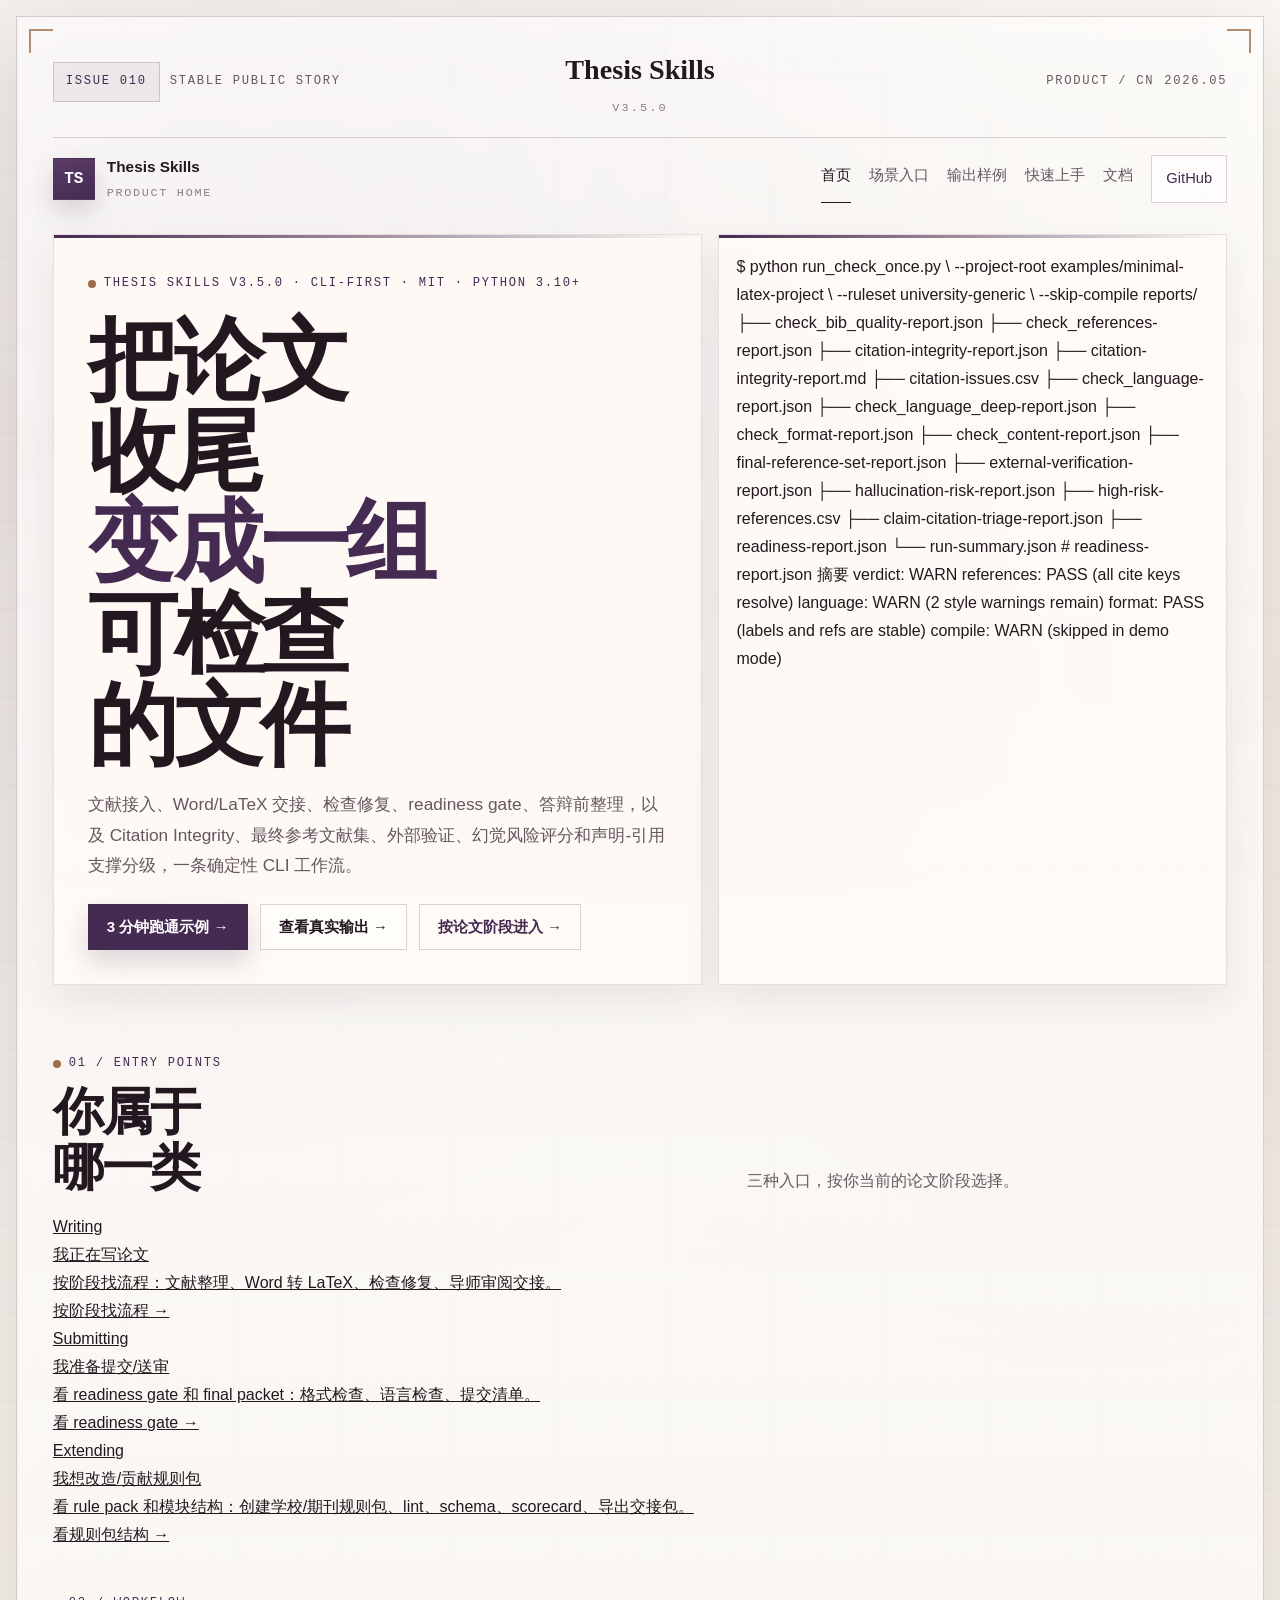
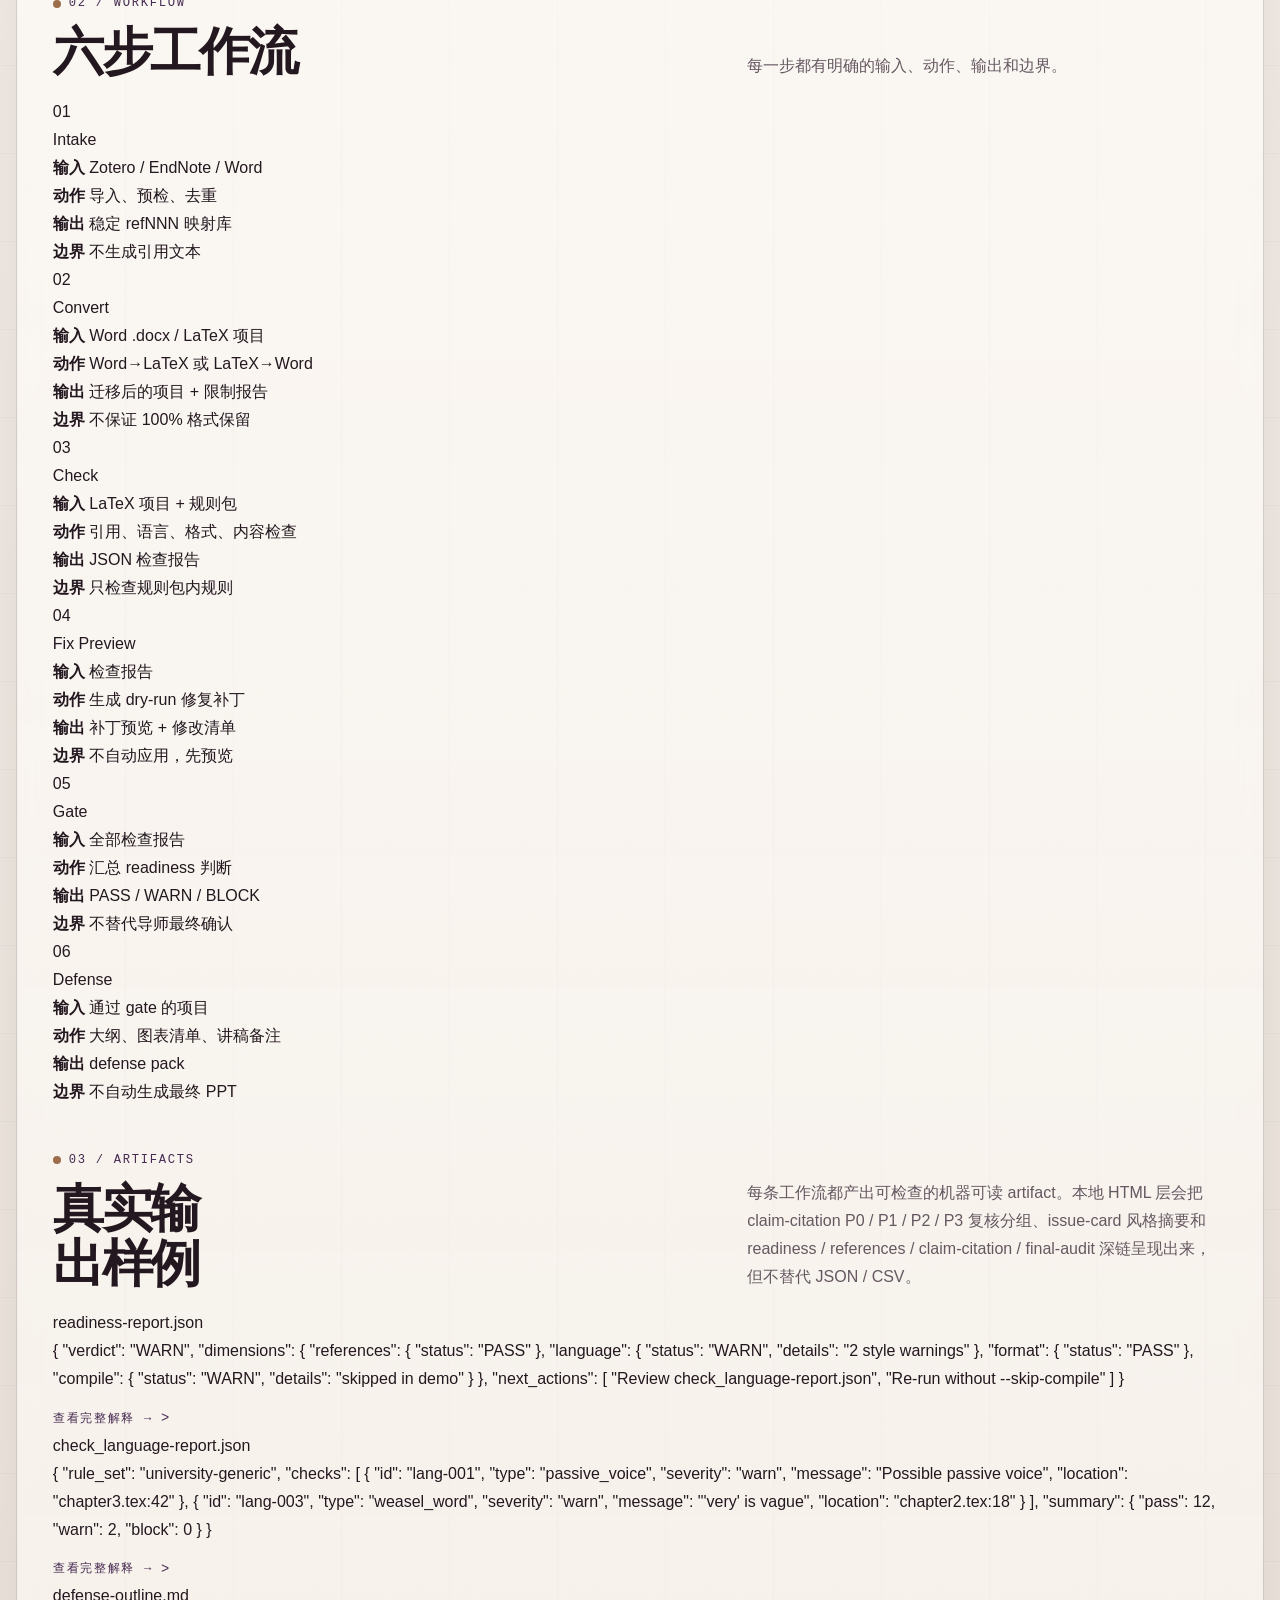
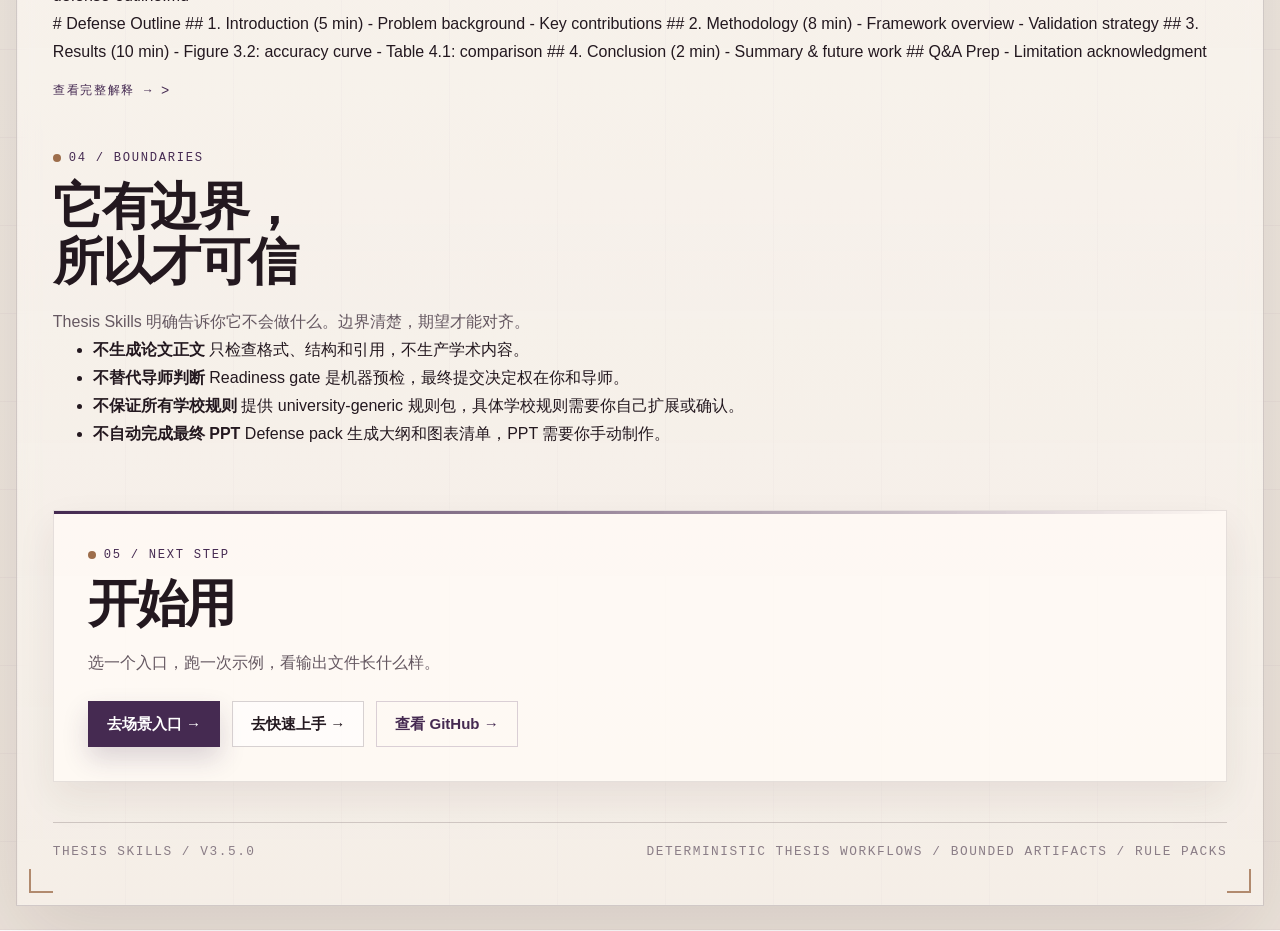
==== commit 71c4660d: "fix: align all version strings, docs, and tests to v3.5.0" ====
--- a/site/index.html
+++ b/site/index.html
@@ -3,8 +3,8 @@
 <head>
     <meta charset="UTF-8">
     <meta name="viewport" content="width=device-width, initial-scale=1.0">
-    <title>Thesis Skills v3.4.1 | 把论文收尾变成一组可检查的文件</title>
-    <meta name="description" content="Thesis Skills v3.4.1 是一条确定性 CLI 工作流：文献接入、Word/LaTeX 交接、检查修复、readiness gate、答辩前整理，以及 Citation Integrity、外部验证、幻觉风险评分、claim-citation 梳理和最终参考文献集。每条能力都对应真实入口和可检查 artifact。">
+    <title>Thesis Skills v3.5.0 | 把论文收尾变成一组可检查的文件</title>
+    <meta name="description" content="Thesis Skills v3.5.0 是一条确定性 CLI 工作流：文献接入、Word/LaTeX 交接、检查修复、readiness gate、答辩前整理，以及 Citation Integrity、外部验证、幻觉风险评分、claim-citation 梳理和最终参考文献集。每条能力都对应真实入口和可检查 artifact。">
     <link rel="stylesheet" href="editorial-theme.css">
 </head>
 <body>
@@ -22,7 +22,7 @@
                 </div>
                 <div class="issue-title">
                     <span class="issue-kicker">Thesis Skills</span>
-                    <span class="issue-note">v3.4.1</span>
+                    <span class="issue-note">v3.5.0</span>
                 </div>
                 <div class="issue-meta">
                     <span>product / cn</span>
@@ -53,7 +53,7 @@
                 <section class="hero">
                     <div class="hero-grid">
                         <div class="hero-main">
-                            <div class="hero-tag">Thesis Skills v3.4.1 · CLI-first · MIT · Python 3.10+</div>
+                            <div class="hero-tag">Thesis Skills v3.5.0 · CLI-first · MIT · Python 3.10+</div>
                             <h1 class="hero-title">
                                 <span class="title-line">把论文收尾</span>
                                 <span class="title-line title-strong">变成一组</span>
@@ -340,7 +340,7 @@
             </main>
 
             <footer class="page-footer">
-                <span>Thesis Skills / v3.4.1</span>
+                <span>Thesis Skills / v3.5.0</span>
                 <span>deterministic thesis workflows / bounded artifacts / rule packs</span>
             </footer>
         </div>
